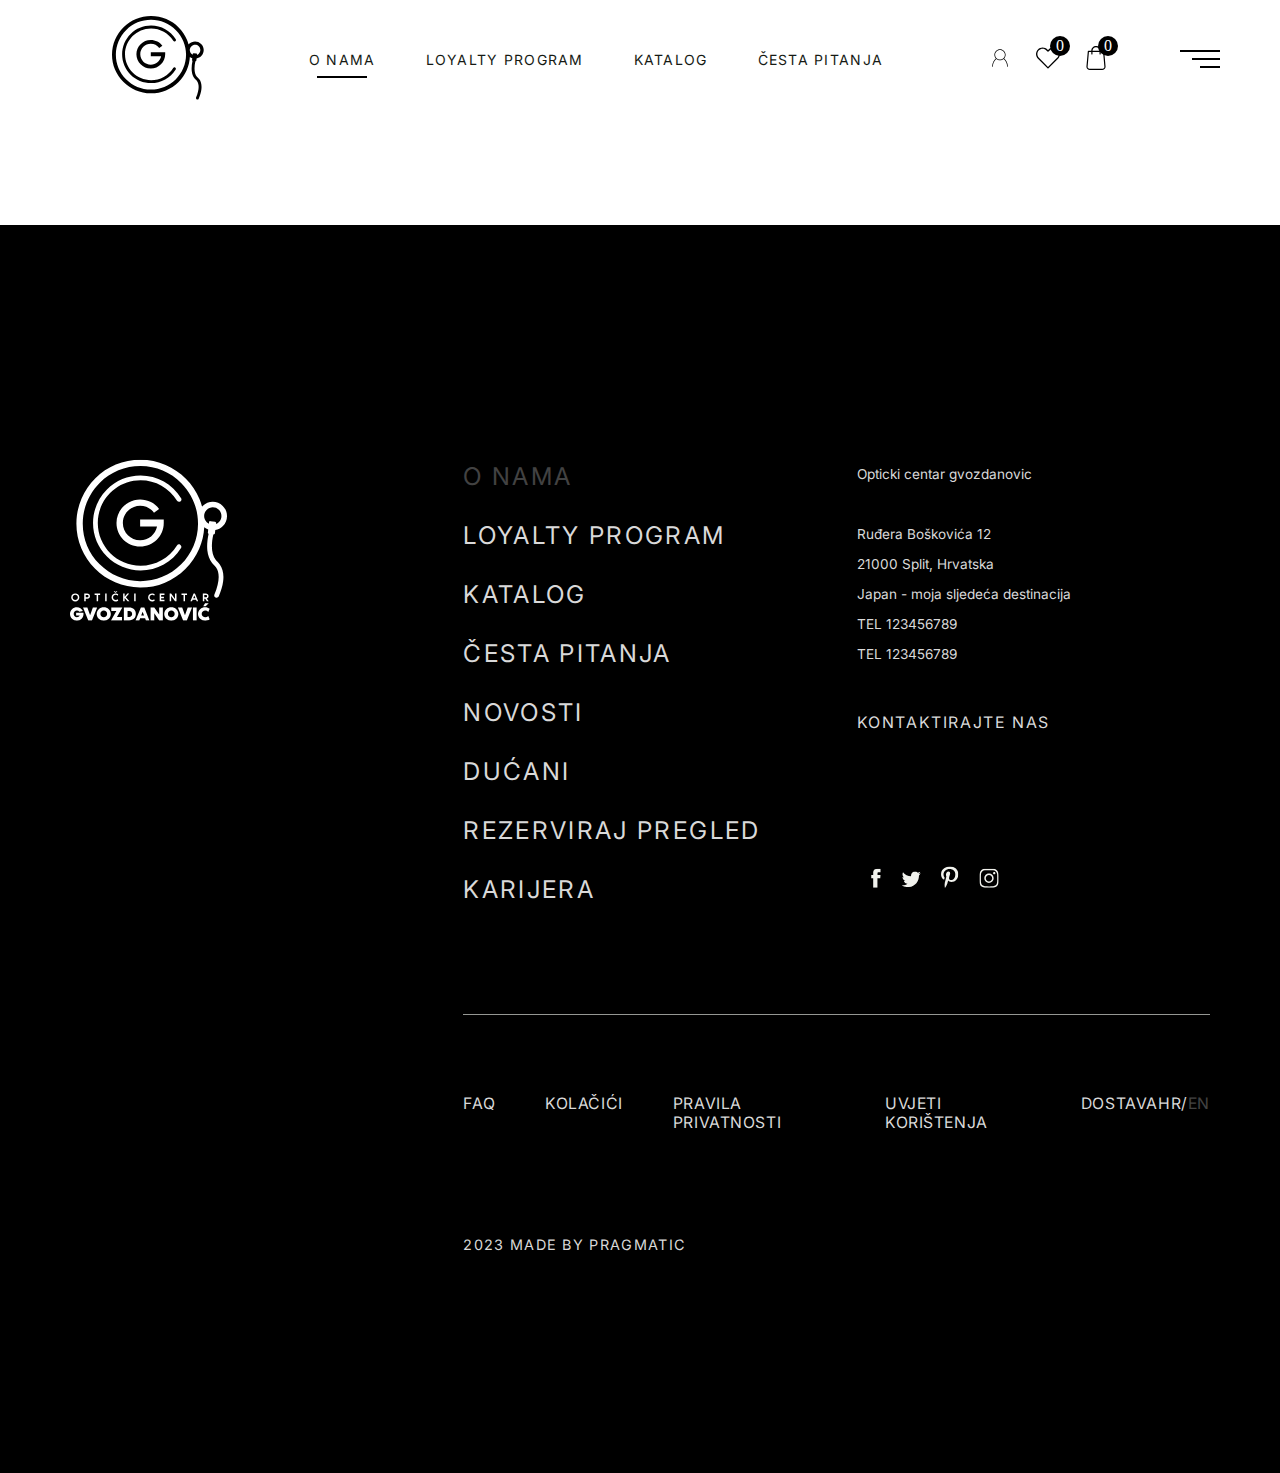
==== index.html @ 1c7229b5 "Add files via upload" ====
<!DOCTYPE html>
<html lang="en">
<head>
    <meta charset="UTF-8">
    <meta name="viewport" content="width=device-width, initial-scale=1.0">
    <link rel="stylesheet" href="assets/css/general.css">
    <link rel="preconnect" href="https://fonts.googleapis.com">
<link rel="preconnect" href="https://fonts.gstatic.com" crossorigin>
<link href="https://fonts.googleapis.com/css2?family=Inter:wght@100;200;300;400;500;600;700;800;900&display=swap" rel="stylesheet">
    <title>Document</title>
</head>
<body>
    
    <nav>
        <a href="" class="logo"><img src="assets/image/Group.svg" alt=""></a>
        <ul class="nav-main">
            <li><a href="" class="nav-active">O nama</a></li>
            <li><a href="">Loyalty program</a></li>
            <li><a href="">Katalog</a></li>
            <li><a href="">ČESTA PITANJA</a></li>
            
        </ul>
        <div class="nav-right">
            <div class="nav-icons">
            <img src="assets/image/person-icon.svg" alt="">
            </div>
            <div class="nav-icons">
                <img src="assets/image/heart-icon.svg" alt="">
                <div class="notification">0</div>
            </div>
            <div class="nav-icons">
                <img src="assets/image/shopping-bag.svg" alt="">
                <div class="notification">0</div>
            </div>
            <div class="menu">
                <div class="menu-line"></div>
            </div>
        </div>
    </nav>
    <div class="menu-fullscreen ">
        
        <div class="maxw grid container">
            <ul class="menu-main">
                <li><a href="" class="menu-a-active">O nama</a></li>
                <li><a href="" >Loyalty program</a></li>
                <li><a href="">Katalog</a></li>
                <li><a href="">ČESTA PITANJA</a></li>
                <li><a href="">NOVOSTI</a></li>
                <li><a href="">Loyalty program</a></li>
            </ul>
            <div class="online-ducan">
                <ul class="menu-main">
                    <li><a href="" >online dućan</a></li>
                </ul>
                <input type="text" placeholder="PRETRAŽI WEB">
            </div>
            <div class="menu-bottom">
                <div class="socials">
                    <a href=""><img src="assets/image/ShapeFb.svg" alt=""></a>
                    <a href=""><img src="assets/image/ShapeTw.svg" alt=""></a>
                    <a href=""><img src="assets/image/ShapePt.svg" alt=""></a>
                    <a href=""><img src="assets/image/ShapeInsta.svg" alt=""></a>
                </div>
                <div class="footer-side">
                    <ul>
                        <li><a href="" >FAQ</a></li>
                        <li><a href="">Kolačići</a></li>
                        <li><a href="">Pravila privatnosti</a></li>
                        <li><a href="">UVJETI KORIŠTENJA</a></li>
                        <li><a href="">DOSTAVA</a></li>
                    </ul>
                   
                        <div class="footer-lng">                            
                            <input type="radio" value="HR" name="language-select"  id="lng-hr-n" checked>
                            <label for="lng-hr-n">HR</label>
                            <label class="dash">/</label>
                            <input type="radio" value="EN" name="language-select"  id="lng-en-n">
                            <label for="lng-en-n">EN</label>
                                
                        </div>
                    
                </div>
            </div>
        </div>
    </div>
    <footer>
        <div class="maxw grid container">
            <div class="footer-img">
                <img src="assets/image/Layer_1.svg" alt="">
            </div>
            <ul class="footer-main">
                <li><a href="" class="footer-active">O nama</a></li>
                <li><a href="">Loyalty program</a></li>
                <li><a href="">Katalog</a></li>
                <li><a href="">ČESTA PITANJA</a></li>
                <li><a href="">NOVOSTI</a></li>
                <li><a href="">DUĆANI</a></li>
                <li><a href="">REZERVIRAJ PREGLED</a></li>
                <li><a href="">KaRIJERa</a></li>
            </ul>
            <div class="footer-info">
                <div>
                    Opticki centar gvozdanovic <br>
                    <br>
                    Ruđera Boškovića 12 <br>
                    21000 Split, Hrvatska <br>
                    Japan - moja sljedeća destinacija <br>
                    TEL 123456789 <br>
                    TEL 123456789 <br>
                    <br>
                    <a href="">KONTAKTIRAJTE NAS</a>
                </div>
                <div class="socials">
                    <a href=""><img src="assets/image/ShapeFb.svg" alt=""></a>
                    <a href=""><img src="assets/image/ShapeTw.svg" alt=""></a>
                    <a href=""><img src="assets/image/ShapePt.svg" alt=""></a>
                    <a href=""><img src="assets/image/ShapeInsta.svg" alt=""></a>
                </div>
            </div>
            <div class="footer-bottom">
                <div class="footer-side">
                    <ul>
                        <li><a href="" >FAQ</a></li>
                        <li><a href="">Kolačići</a></li>
                        <li><a href="">Pravila privatnosti</a></li>
                        <li><a href="">UVJETI KORIŠTENJA</a></li>
                        <li><a href="">DOSTAVA</a></li>
                    </ul>
                   
                        <div class="footer-lng">                            
                            <input type="radio" value="HR" name="language-select"  id="lng-hr" checked>
                            <label for="lng-hr">HR</label>
                            <label class="dash">/</label>
                            <input type="radio" value="EN" name="language-select"  id="lng-en">
                            <label for="lng-en">EN</label>
                                
                        </div>
                    
                </div>
                <div class="footer-made">2023 Made by pragmatic</div>
            </div>
        </div>
    </footer>
    <script src="assets/js/general.js"></script>
</body>
</html>
---- assets/css/general.css ----
* {
  margin: 0;
  padding: 0;
  border: 0;
  outline: 0;
  font-size: 100%;
  vertical-align: baseline;
  background: transparent;
}

body {
  margin: 0;
  display: flex;
  flex-direction: column;
  scroll-behavior: smooth;
}

a {
  text-decoration: none;
}

picture {
  position: absolute;
  bottom: 0;
  z-index: 1;
  right: 0;
  left: 0;
  top: 0;
}

picture img {
  width: 100%;
  height: 100%;
  -o-object-fit: cover;
  object-fit: cover;
}

section {
  width: 100%;
  height: auto;
}

.grid {
  display: grid;
  grid-template-columns: repeat(12, minmax(0, 1fr));
  -moz-column-gap: 40px;
  column-gap: 40px;
}

.container {
  padding-left: 70px;
  padding-right: 70px;
}

.maxw {
  max-width: 1500px;
  margin-left: auto;
  margin-right: auto;
}

nav {
  height: 119px;
  padding-left: 112px;
  padding-right: 60px;
  display: flex;
  background-color: #FFF;
  position: fixed;
  width: 100%;
  box-sizing: border-box;
  align-items: center;
  justify-content: space-between;
  z-index: 10;
  transition: 1s;
  overflow: hidden;
}

.nav-close {
  height: 0px;
}

.nav-main {
  gap: 50px;
  display: flex;
}
.nav-main a {
  color: #161A14;
  font-family: Inter;
  font-size: 14px;
  font-style: normal;
  font-weight: 400;
  line-height: 17px; /* 121.429% */
  letter-spacing: 1.275px;
  text-decoration: none;
  text-transform: uppercase;
  position: relative;
  display: flex;
  justify-content: center;
}

.nav-active::before {
  position: absolute;
  bottom: -10px;
  content: "";
  height: 2px;
  width: 50px;
  background-color: black;
}

.nav-main li a:hover::before {
  position: absolute;
  bottom: -10px;
  content: "";
  height: 2px;
  width: 50px;
  background-color: black;
}

.nav-right {
  display: flex;
  gap: 24px;
  align-items: center;
}
.nav-right img {
  height: 24px;
  width: auto;
}
.nav-right div {
  position: relative;
}

.notification {
  position: absolute !important;
  right: -10px;
  top: -10px;
  background-color: #000;
  color: #FFF;
  border-radius: 100%;
  height: 20px;
  width: 20px;
  display: flex;
  align-items: center;
  justify-content: center;
}

.menu {
  width: 40px;
  height: 20px;
  margin-left: 48px;
  transition: all 0.5s ease-in-out;
  position: relative;
  cursor: pointer;
}

.menu-line {
  width: 100%;
  height: 2px;
  background-color: black;
  transition: all 0.5s ease-in-out;
}

.menu-line::before, .menu-line::after {
  margin-left: 0 !important;
  position: absolute;
  right: 0;
  content: "";
  height: 2px;
  background-color: black;
  transition: all 0.5s ease-in-out;
}

.menu-line::before {
  transform: translateY(8px);
  width: 70%;
}

.menu-line::after {
  transform: translateY(16px);
  width: 50%;
}

.menu-fullscreen {
  overflow: visible;
  width: 100%;
  margin-top: 119px;
  height: 0;
  position: fixed;
  left: 0;
  top: 0;
  z-index: 9;
  opacity: 0;
  overflow: scroll;
}
.menu-fullscreen a:hover {
  opacity: 0.3000000119;
}
.menu-fullscreen .maxw {
  margin-top: 100px;
  max-width: 1400px;
}

.menu-fullscreen::before {
  content: "";
  position: fixed;
  width: 100%;
  height: 0px;
  z-index: -1;
  background-color: white;
  transform: translateY(-300px);
  transition: transform 0s ease 1s, height 0s linear 1s;
}

.menu-active.menu-fullscreen::before {
  content: "";
  position: fixed;
  width: 100%;
  height: 100%;
  z-index: -1;
  background-color: white;
  transform: translateY(0px);
  transition: transform 1s ease-out 0s, height 0s linear 0s;
}

.menu-active.menu-fullscreen {
  display: block;
  opacity: 1;
  height: calc(100vh - 119px);
  transition: opacity 0.5s, height 0s linear 0s;
}
.menu-active.menu-fullscreen .online-ducan::before {
  width: 100%;
  transform: translateX(0);
}
.menu-active.menu-fullscreen .menu-main a {
  top: 0px; /* 182.5% */
}
.menu-active.menu-fullscreen .menu-bottom .socials {
  top: 0px;
}
.menu-active.menu-fullscreen .menu-bottom .footer-side {
  top: 0px;
}
.menu-active.menu-fullscreen .menu-a-active::before {
  width: 186px;
}

.menu-fullscreen {
  transition: opacity 0.5s, height 0s linear 1s;
}

nav.menu-active .nav-main {
  opacity: 0;
}
nav.menu-active .nav-icons {
  opacity: 0;
}
nav.menu-active .menu-line {
  background-color: transparent !important;
}
nav.menu-active .menu-line::before {
  transform: rotate(25deg);
  width: 100%;
}
nav.menu-active .menu-line::after {
  transform: rotate(-25deg);
  width: 100%;
}

nav .logo {
  transition-duration: 0.5s;
  transition-delay: 0.1s;
}
nav .nav-main {
  transition: 0.5s;
}
nav .nav-icons {
  transition: 1s;
}

.menu-bottom {
  overflow: clip;
}
.menu-bottom .socials {
  transition-duration: 1s;
  transition-property: top;
  top: 20px;
  position: relative;
}
.menu-bottom .footer-side {
  transition-duration: 1s;
  transition-property: top;
  top: 20px;
  position: relative;
}

.menu-main {
  grid-column: span 8;
}
.menu-main li {
  overflow: clip;
  margin-bottom: 40px;
}
.menu-main a {
  transition-duration: 1s;
  transition-property: top;
  position: relative;
  color: #000;
  font-family: Inter;
  font-size: 36px;
  font-style: normal;
  font-weight: 400;
  line-height: 36px; /* 182.5% */
  letter-spacing: 2.347px;
  text-transform: uppercase;
  top: 20px;
}
.menu-main a:hover {
  opacity: 0.3000000119;
}

.menu-a-active {
  opacity: 0.3000000119;
  margin-left: 218px;
  position: relative;
  display: flex;
  align-items: center;
}

.menu-a-active::before {
  opacity: 0.3000000119;
  position: absolute;
  left: -218px;
  content: "";
  height: 2px;
  width: 0px;
  background-color: black;
  transition: 0.5s ease-in;
  transition-delay: 0.5s;
}

.online-ducan {
  grid-column: span 4;
  display: flex;
  flex-direction: column;
  justify-content: space-between;
  align-items: end;
  position: relative;
}
.online-ducan input {
  width: 100%;
  border: 0px;
  color: #000;
  font-family: Inter;
  font-size: 16px;
  font-style: normal;
  font-weight: 400;
  line-height: 65.7px; /* 410.625% */
  letter-spacing: 2.347px;
  position: relative;
}
.online-ducan input::-moz-placeholder {
  color: #B1B1B1;
}
.online-ducan input::placeholder {
  color: #B1B1B1;
}
.online-ducan input:focus {
  outline: none;
}

.online-ducan::before {
  transition: width 1s, transform 1s;
  position: absolute;
  bottom: 0;
  content: "";
  height: 1px;
  width: 0%;
  background-color: #B1B1B1;
  transform: translateX(50%);
}

.menu-bottom {
  grid-column: span 12;
  margin-top: 100px;
  padding-bottom: 100px;
  display: flex;
  justify-content: space-between;
}
.menu-bottom .socials img {
  filter: brightness(2%);
}
.menu-bottom .footer-side a {
  color: #414141;
}
.menu-bottom .footer-lng {
  margin-left: 80px;
}
.menu-bottom .footer-lng label {
  color: #414141;
}

footer {
  width: 100%;
  height: auto;
  background-color: #000;
  margin-top: 225px;
  padding-top: 234px;
  padding-bottom: 220px;
  overflow: clip;
}
footer a {
  color: #D9D9D9;
  font-family: "Inter";
  font-size: 24.333px;
  font-style: normal;
  font-weight: 400;
  line-height: 35px; /* 241.097% */
  letter-spacing: 2.347px;
  text-transform: uppercase;
  text-decoration: none;
  text-decoration-color: #D9D9D9;
}
footer a.footer-active {
  opacity: 0.3000000119;
}
footer a:hover {
  opacity: 0.3000000119;
}

ul {
  margin: 0;
  padding: 0;
  list-style-type: none;
}

.footer-img {
  grid-column: span 4;
}

.footer-main {
  grid-column: span 4;
  gap: 24px;
  display: flex;
  flex-direction: column;
}

.footer-info {
  grid-column: span 4;
  display: flex;
  flex-direction: column;
  justify-content: space-between;
  color: #D9D9D9;
  font-family: "Inter";
  font-size: 13.6px;
  font-style: normal;
  font-weight: 400;
  line-height: 30px;
}
.footer-info a {
  font-size: 15.946px;
  letter-spacing: 1.596px;
  text-transform: uppercase;
  line-height: 48.067px;
}

.socials {
  display: flex;
  gap: 20px;
  padding-left: 14px;
}

.footer-bottom {
  grid-column: 5/span 8;
  border-top: solid 1px #959793;
  margin-top: 107px;
  padding-top: 80px;
}

.footer-side {
  display: flex;
  justify-content: space-between;
}
.footer-side ul {
  display: flex;
  gap: 50px;
}
.footer-side a {
  font-family: "Inter";
  font-size: 15.773px;
  font-style: normal;
  font-weight: 400;
  line-height: 18.773px; /* 119.02% */
  letter-spacing: 0.587px;
}

.footer-lng {
  padding: 0;
  margin: 0;
  display: flex;
  border: 0;
}
.footer-lng input {
  display: none;
}
.footer-lng label {
  opacity: 0.3000000119;
  color: #D9D9D9;
  font-family: "Inter";
  font-size: 15.773px;
  font-style: normal;
  font-weight: 400;
  line-height: 18.773px; /* 119.02% */
  letter-spacing: 0.587px;
}
.footer-lng input[type=radio]:checked + label, .footer-lng .dash {
  opacity: 1;
}

.footer-made {
  margin-top: 103px;
  color: #D9D9D9;
  font-family: "Inter";
  font-size: 14.426px;
  font-style: normal;
  font-weight: 400;
  line-height: normal;
  letter-spacing: 1.314px;
  text-transform: uppercase;
}

@media only screen and (max-width: 1150px) {
  footer {
    padding-top: 148px;
    padding-bottom: 148px;
  }
  .footer-img {
    grid-column: span 12;
    margin-bottom: 100px;
  }
  .footer-main {
    grid-column: span 6;
  }
  .footer-info {
    grid-column: span 6;
  }
  .footer-bottom {
    grid-column: span 12;
  }
  .nav-icons {
    display: none;
  }
}
@media only screen and (max-width: 950px) {
  .footer-side {
    flex-direction: column;
    width: 100%;
    gap: 30px;
  }
  .footer-side ul {
    flex-wrap: wrap;
    width: 100%;
    gap: 30px;
  }
  .footer-side ul > * {
    flex-basis: 1;
  }
  .nav-main {
    display: none;
  }
  nav {
    padding-left: 24px;
    padding-right: 24px;
  }
  .menu-main {
    grid-column: span 12;
  }
  .online-ducan {
    grid-column: span 12;
    align-items: start;
  }
  .menu-bottom {
    flex-direction: column;
  }
  .menu-bottom .footer-lng {
    margin-left: 0;
  }
  .menu-bottom .socials {
    padding: 0;
    margin-bottom: 48px;
  }
}
@media only screen and (max-width: 650px) {
  .footer-main {
    grid-column: span 12;
  }
  .footer-info {
    grid-column: span 12;
  }
  .grid {
    display: grid;
    grid-template-columns: repeat(12, minmax(0, 1fr));
    -moz-column-gap: 12px;
    column-gap: 12px;
  }
  .container {
    padding-left: 24px;
    padding-right: 24px;
  }
  .footer-bottom {
    margin-top: 58px;
    padding-top: 58px;
  }
  .footer-info {
    margin-top: 48px;
  }
  nav {
    height: 60px;
  }
  .logo img {
    height: 50px;
    width: auto;
  }
  .menu-fullscreen {
    margin-top: 60px;
  }
  .menu-active.menu-fullscreen {
    margin-top: 60px;
    height: calc(100vh - 60px);
  }
  .menu-active.menu-fullscreen .menu-a-active::before {
    width: 60px;
  }
  .menu-a-active::before {
    left: -72px;
  }
  .menu-a-active {
    margin-left: 72px;
  }
}/*# sourceMappingURL=general.css.map */
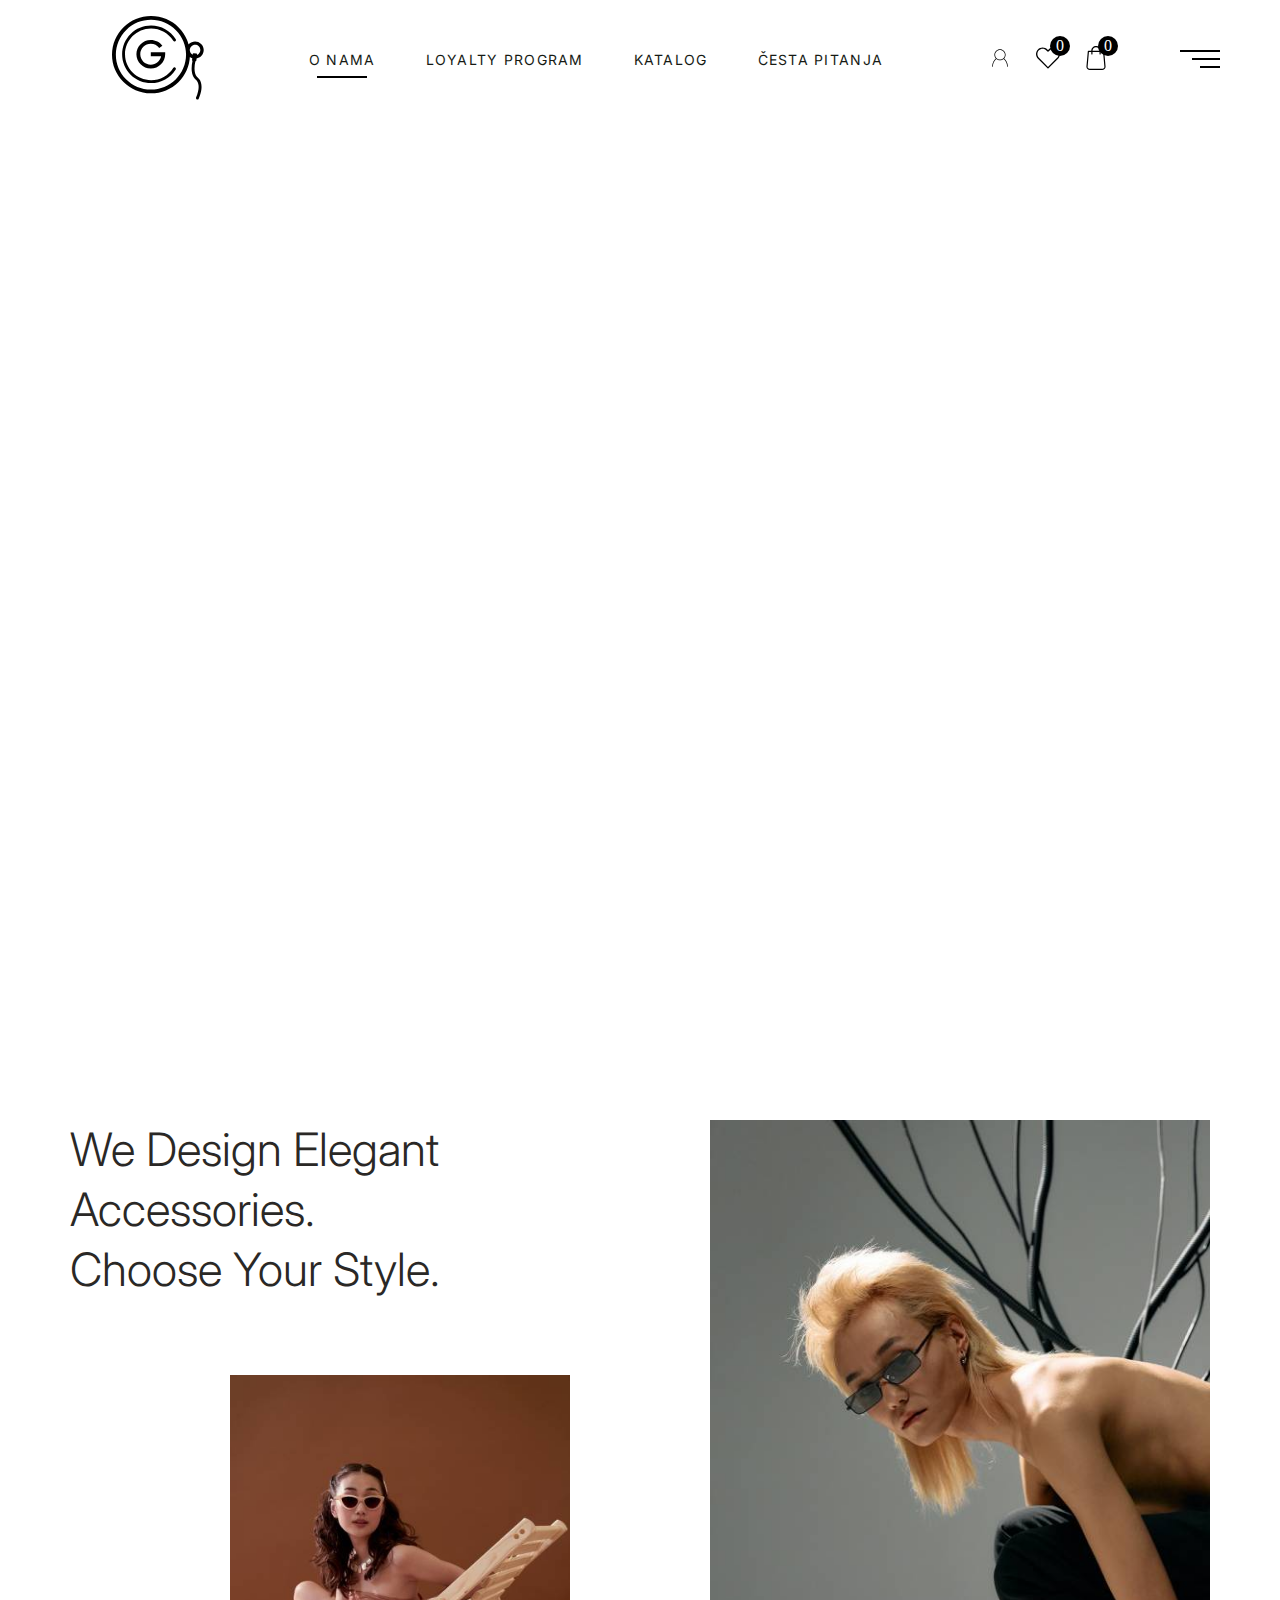
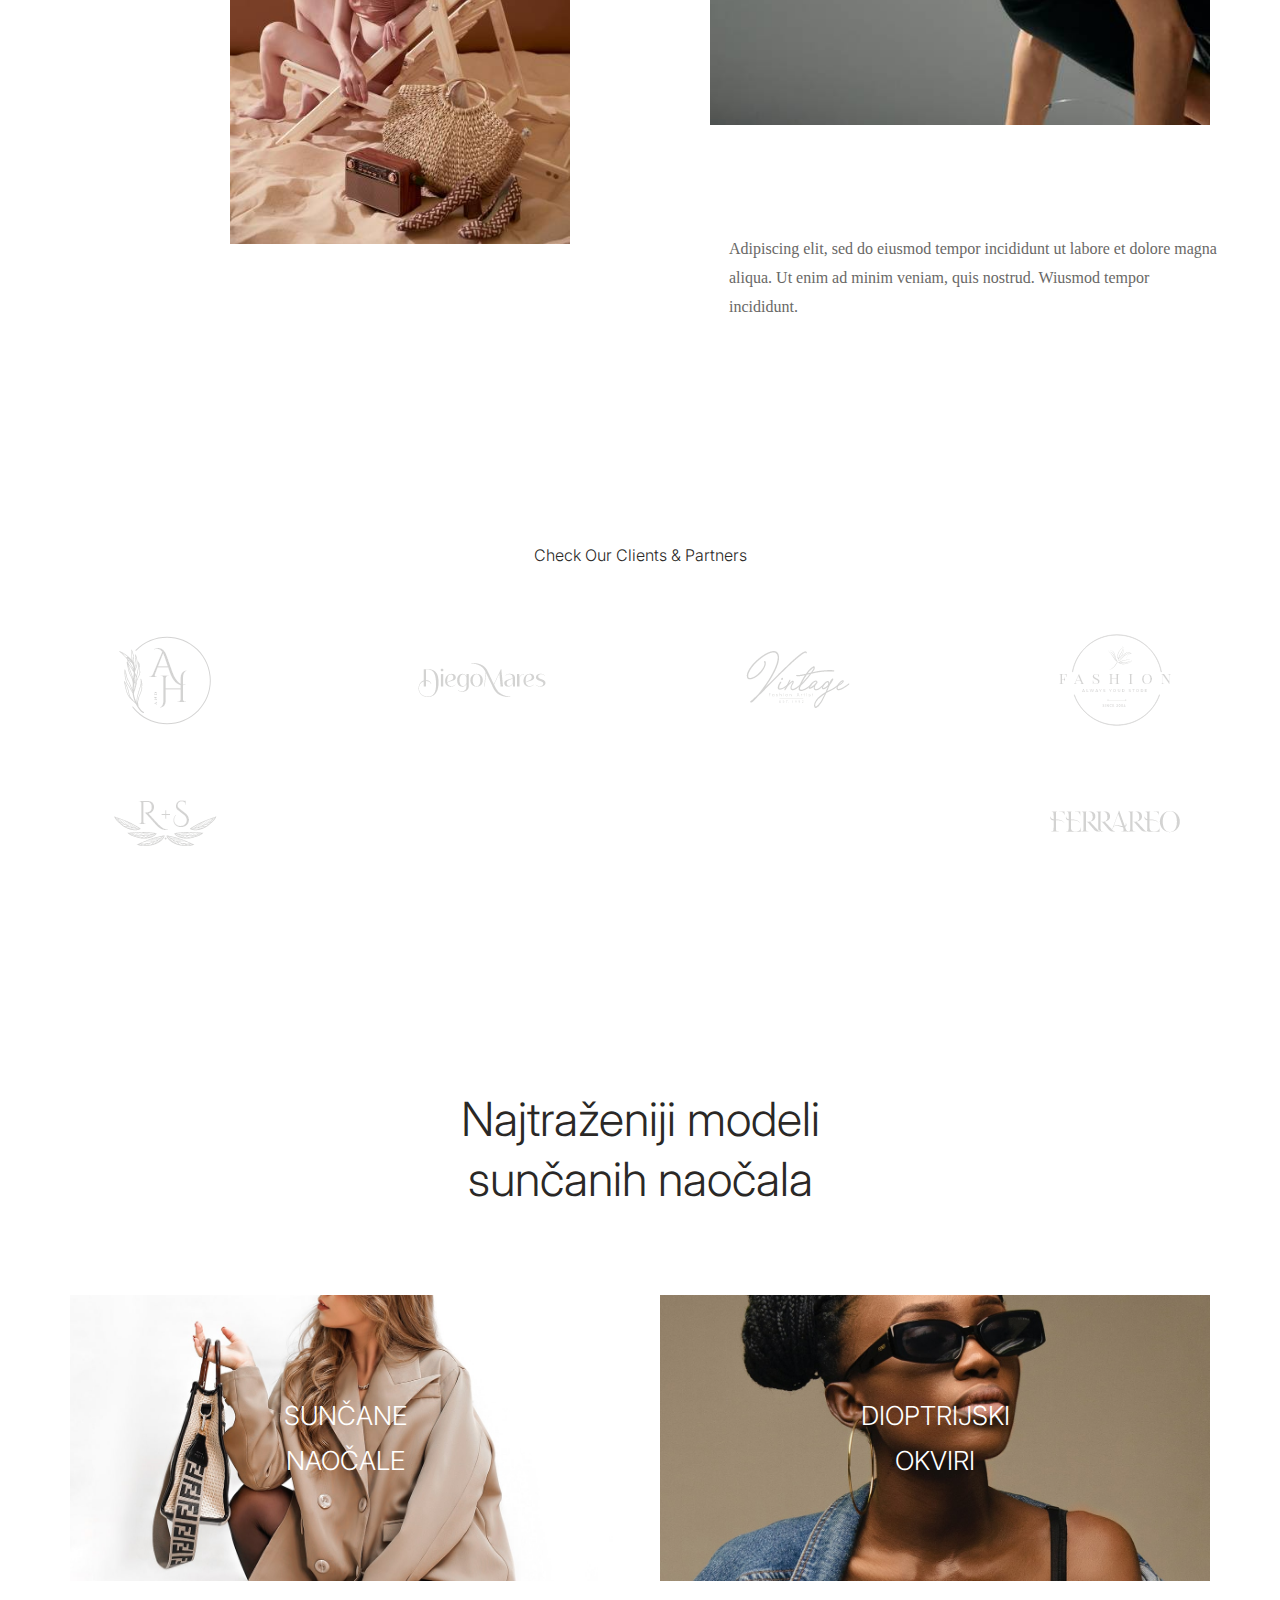
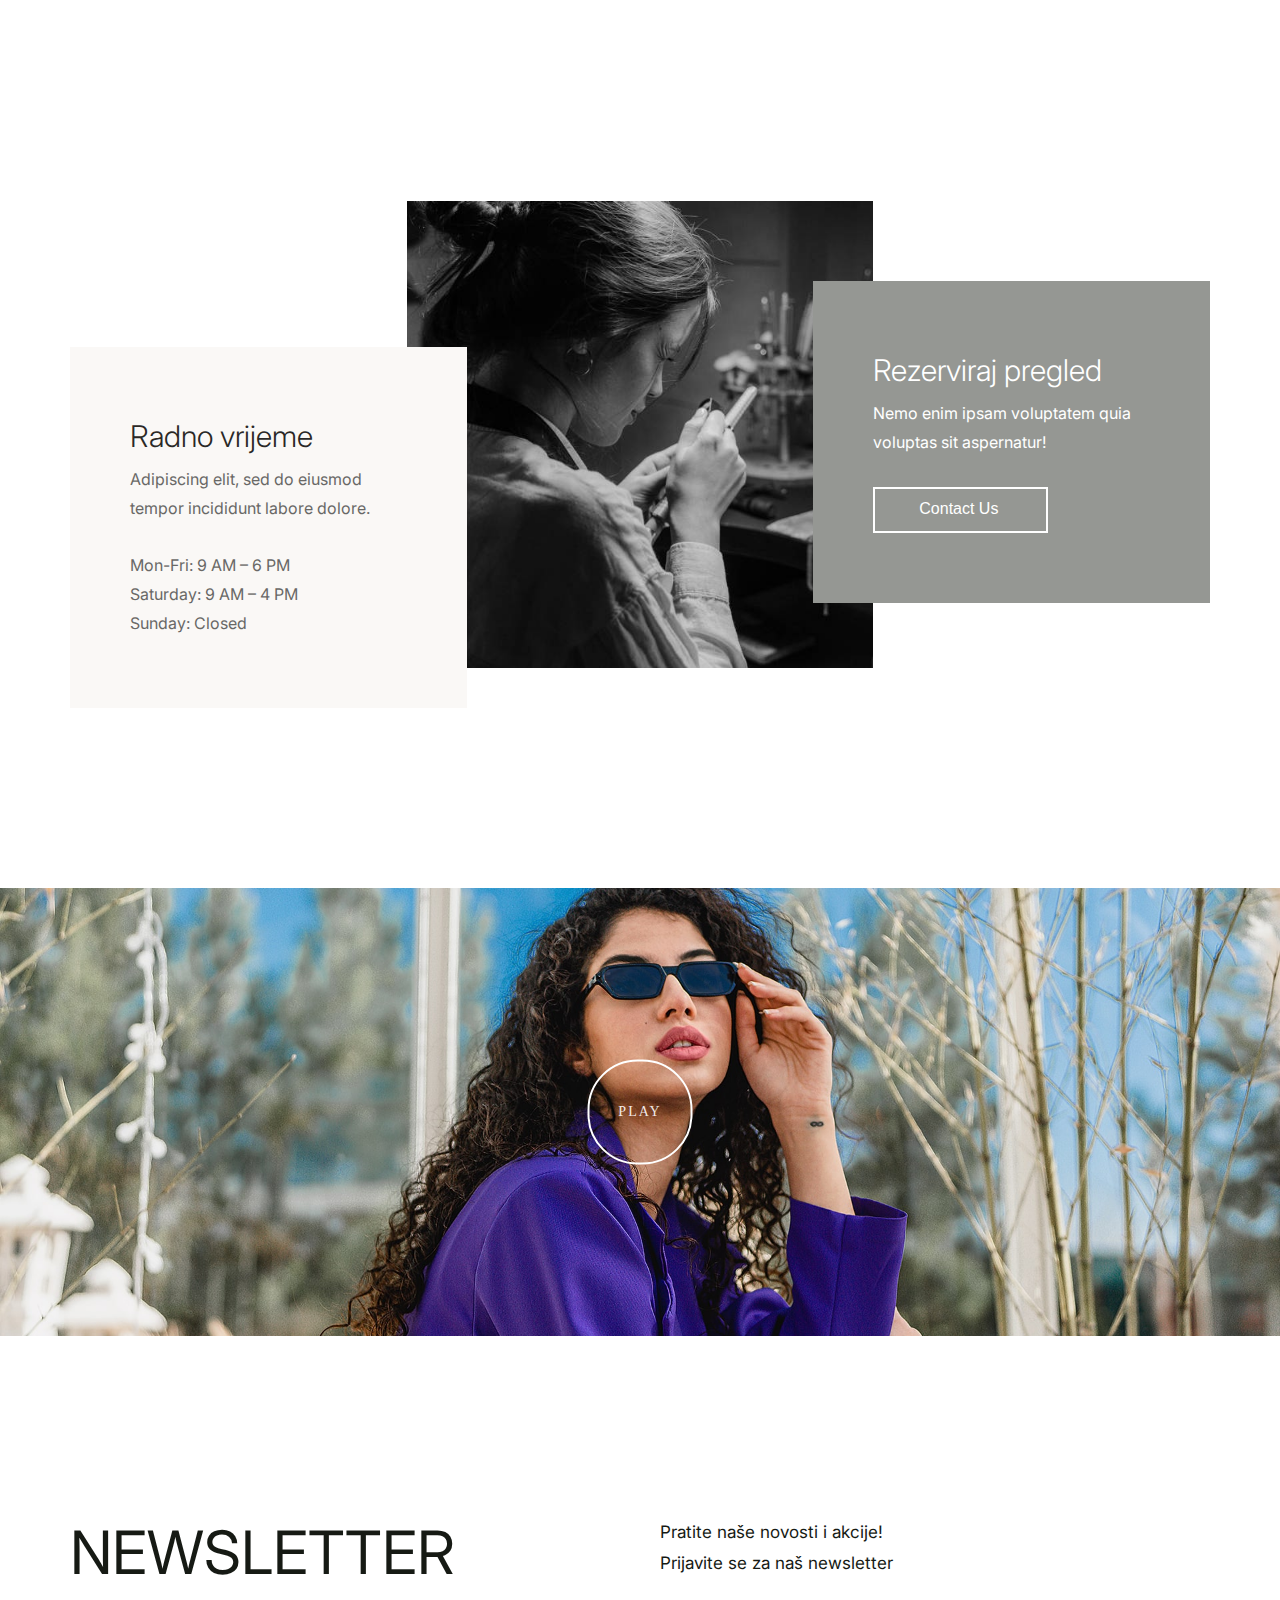
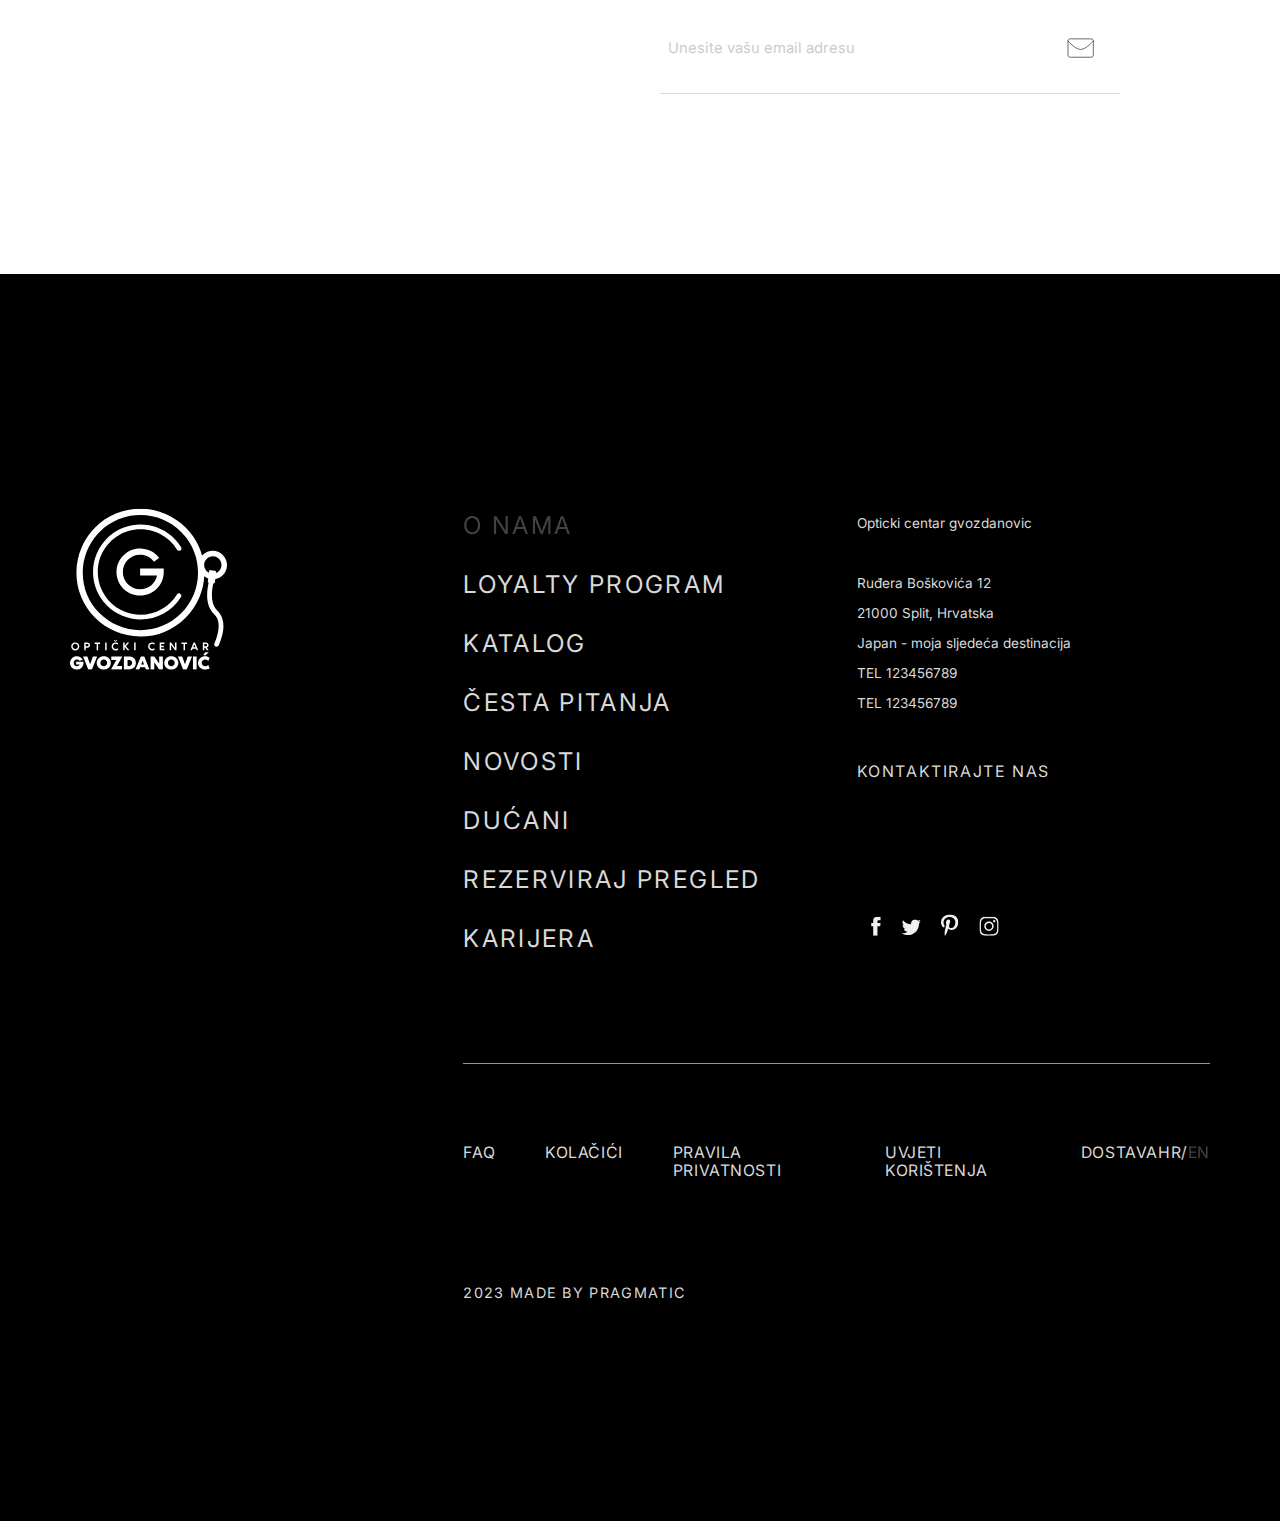
==== commit b6015a59: "Add files via upload" ====
--- a/index.html
+++ b/index.html
@@ -4,12 +4,16 @@
     <meta charset="UTF-8">
     <meta name="viewport" content="width=device-width, initial-scale=1.0">
     <link rel="stylesheet" href="assets/css/general.css">
+    <link rel="stylesheet" href="assets/css/index.css">
     <link rel="preconnect" href="https://fonts.googleapis.com">
 <link rel="preconnect" href="https://fonts.gstatic.com" crossorigin>
 <link href="https://fonts.googleapis.com/css2?family=Inter:wght@100;200;300;400;500;600;700;800;900&display=swap" rel="stylesheet">
     <title>Document</title>
 </head>
 <body>
+    
+
+    
     
     <nav>
         <a href="" class="logo"><img src="assets/image/Group.svg" alt=""></a>
@@ -38,7 +42,6 @@
         </div>
     </nav>
     <div class="menu-fullscreen ">
-        
         <div class="maxw grid container">
             <ul class="menu-main">
                 <li><a href="" class="menu-a-active">O nama</a></li>
@@ -83,12 +86,151 @@
             </div>
         </div>
     </div>
-    <footer>
-        <div class="maxw grid container">
+    
+    <section class="wallpaper" >
+        
+    </section>
+    <div class="paralax">
+    <section class="picture-display">
+        <div class="grid container maxw ">
+            <div class="picture-display-1" >
+                <h3>We Design Elegant
+                    Accessories. Choose
+                    Your Style.</h3>
+                    <div class="picture-display-1-wrapper" id="item2">
+                        <div class="picture-display-1-holder">
+                            <picture>
+                                <img src="assets/image/fdf999efa6cfc7bda603cf33d8de40c9.jpg" alt="">
+                            </picture>
+                        </div>
+                    </div>
+            </div>
+            <div class="picture-display-2" >
+                <div class="picture-display-2-wrapper" id="item3">
+                    <div class="picture-display-2-holder">
+                        <picture>
+                            <img src="assets/image/38376bc33fc5edfc8e8d76e34be05d50.jpg" alt="">
+                        </picture>
+                    </div>
+                </div>
+                <p>Adipiscing elit, sed do eiusmod tempor incididunt ut labore et dolore
+                    magna aliqua. Ut enim ad minim veniam, quis nostrud. Wiusmod
+                    tempor incididunt.</p>
+            </div>
+        </div>
+    </section>
+    <section class="partners" id="item4">
+        <h4>Check Our Clients & Partners</h4>
+        <div class="maxw container">
+            <img src="assets/image/17b136e88113224707c5fb62e0acf95f.png" alt="">
+            <img src="assets/image/7ca29aeb090a07fcac1c688bb0de6508.png" alt="">
+            <img src="assets/image/3f348e86e66d2e8f85de52df0e90dee2.png" alt="">
+            <img src="assets/image/affe3fe48f17b2071c8c3fac1e42a05a.png" alt="">
+            <img src="assets/image/5c383f5815e85809bd60312542d42a88.png" alt="">
+            <img src="assets/image/bb20f2c249684fb8e5b44d65b6483e2f.png" alt="">
+        </div>
+    </section>
+    
+    <section class="two-img-grid">
+        
+        <div class="maxw grid container" id="item7">
+            <h2 class="picture-display-naslov">Najtraženiji modeli <br>
+                sunčanih naočala</h2>
+            <a class="two-img-grid-wrapper" href="">
+                <div class="two-img-grid-holder">
+                    <picture>
+                        <img src="assets/image/2c8680d52f17ace7de4b4e41be2b9882.jpg" alt="">
+                    </picture>
+                    <div class="two-img-grid-background">
+                        <p>SUNČANE</p>
+                        <p>NAOČALE</p id=>
+                    </div>
+                </div>
+            </a>
+            <a class="two-img-grid-wrapper" href="">
+                <div class="two-img-grid-holder">
+                    <picture>
+                        <img src="assets/image/42349ef3c6becf4b9c11508a7fd63a59.jpg" alt="">
+                    </picture>
+                    <div class="two-img-grid-background">
+                        <p>DIOPTRIJSKI</p>
+                        <p>OKVIRI</p>
+                    </div>
+                </div>
+            </a>
+        </div>
+    </section>
+    
+    <section>
+        <div class="maxw container radno-vrijeme">
+            <div class="radno-vrijeme-1" id="item81">
+                <h5>Radno vrijeme</h5>
+                <p>Adipiscing elit, sed do eiusmod
+                    tempor incididunt labore dolore. <br>
+                    <br>
+                    Mon-Fri: 9 AM – 6 PM <br>
+                    Saturday: 9 AM – 4 PM <br>
+                    Sunday: Closed
+                </p>
+            </div>
+            <div class="radno-vijeme-wrapper">
+                
+                <div class="radno-vrijeme-holder">
+                    <picture>
+                        <img src="assets/image/2b88526f3c949058e19d8236cb882e0e.jpg" alt="">
+                    </picture>
+                </div>
+                
+            </div>
+            <div class="radno-vrijeme-2" id="item82">
+                <h5>Rezerviraj pregled</h5>
+                <p>
+                    Nemo enim ipsam voluptatem quia
+                    voluptas sit aspernatur!
+                </p>
+                <button>Contact Us</button>
+            </div>
+        </div>
+    </section>
+    
+    <section class="play" id="item5">
+        <div class="play-holder" >
+            <picture>
+                <img src="assets/image/16fe0dbbcbbeb3bd756bbefb30f1b904.jpg" alt="" >
+            </picture>
+        </div>
+        
+        <div class="play-circle">PLAY</div>
+
+        
+    </section>
+    <section class="newsletter">
+        <div class="grid container maxw">
+            <h1>
+                NEWSLETTER
+            </h1>
+            <div class="newsletter-input">
+                <p>Pratite naše novosti i akcije! <br>
+                    Prijavite se za naš newsletter</p>
+                    <input type="text" placeholder="Unesite vašu email adresu">
+                    <svg xmlns="http://www.w3.org/2000/svg" width="142" height="142" viewBox="0 0 142 142" fill="none">
+                        <mask id="mask0_120_2230" style="mask-type:luminance" maskUnits="userSpaceOnUse" x="0" y="0" width="142" height="142">
+                        <path d="M141.401 0.830078H0.59082V141.65H141.401V0.830078Z" fill="white"/>
+                        </mask>
+                        <g mask="url(#mask0_120_2230)">
+                        <path d="M81.2044 80.2258H60.0829C58.9162 80.2258 57.9707 79.2802 57.9707 78.1135V63.9822C57.9707 62.8155 58.9162 61.8699 60.0829 61.8699H81.2044C82.371 61.8699 83.3165 62.8155 83.3165 63.9822V78.1135C83.3165 79.2802 82.371 80.2258 81.2044 80.2258Z" stroke="black" stroke-width="0.586719" stroke-miterlimit="10"/>
+                        <path d="M83.3165 64.0076C83.3165 64.0076 76.0831 72.4568 70.6436 72.4568C65.2041 72.4568 57.9707 64.0076 57.9707 64.0076" stroke="black" stroke-width="0.586719" stroke-miterlimit="10" stroke-linecap="round"/>
+                        </g>
+                        </svg>
+            </div>
+        </div>
+    </section>
+    <footer id="item1">
+        <div class="maxw grid container" id="item0">
             <div class="footer-img">
                 <img src="assets/image/Layer_1.svg" alt="">
             </div>
-            <ul class="footer-main">
+            <ul class="footer-main" >
                 <li><a href="" class="footer-active">O nama</a></li>
                 <li><a href="">Loyalty program</a></li>
                 <li><a href="">Katalog</a></li>
@@ -98,7 +240,7 @@
                 <li><a href="">REZERVIRAJ PREGLED</a></li>
                 <li><a href="">KaRIJERa</a></li>
             </ul>
-            <div class="footer-info">
+            <div class="footer-info" id="item0" >
                 <div>
                     Opticki centar gvozdanovic <br>
                     <br>
@@ -141,6 +283,9 @@
             </div>
         </div>
     </footer>
-    <script src="assets/js/general.js"></script>
+</div>
+
+    
+    <script src="assets/js/index.js"></script>
 </body>
 </html>--- a/assets/css/general.css
+++ b/assets/css/general.css
@@ -38,6 +38,7 @@
 section {
   width: 100%;
   height: auto;
+  margin-top: 220px;
 }
 
 .grid {
@@ -399,6 +400,7 @@
 }
 
 footer {
+  position: relative;
   width: 100%;
   height: auto;
   background-color: #000;
@@ -587,8 +589,14 @@
     padding: 0;
     margin-bottom: 48px;
   }
+  section {
+    margin-top: 150px;
+  }
 }
 @media only screen and (max-width: 650px) {
+  section {
+    margin-top: 100px;
+  }
   .footer-main {
     grid-column: span 12;
   }
--- a/assets/css/index.css
+++ b/assets/css/index.css
@@ -0,0 +1,510 @@
+h2 {
+  color: #2A2826;
+  text-align: center;
+  font-family: Inter;
+  font-size: 47.008px;
+  font-style: normal;
+  font-weight: 300;
+  line-height: 59.858px;
+}
+
+h3 {
+  color: #2A2826;
+  font-family: Inter;
+  font-size: 46.008px;
+  font-style: normal;
+  font-weight: 300;
+  line-height: 59.858px;
+}
+
+h4 {
+  color: #2A2826;
+  text-align: center;
+  font-family: Inter;
+  font-size: 16.008px;
+  font-style: normal;
+  font-weight: 300;
+  line-height: 28.018px;
+}
+
+h5 {
+  color: #2A2826;
+  font-family: Inter;
+  font-size: 30.008px;
+  font-style: normal;
+  font-weight: 300;
+  line-height: 38.019px;
+}
+
+.wallpaper {
+  z-index: -2;
+  margin-top: 0;
+  position: sticky;
+  height: 100vh;
+  width: 100%;
+  top: 0;
+  overflow: hidden;
+  padding-top: 119px;
+  box-sizing: border-box;
+}
+.wallpaper img {
+  height: 100%;
+  width: 100%;
+  -o-object-fit: cover;
+  object-fit: cover;
+}
+
+.wallpaper-naslov {
+  position: absolute;
+  left: 12px;
+  bottom: 12px;
+}
+.wallpaper-naslov h1 {
+  text-transform: uppercase;
+  color: #FFF;
+  font-family: Inter;
+  font-size: 140px;
+  font-style: normal;
+  font-weight: 600;
+  line-height: 193px;
+}
+.wallpaper-naslov .big {
+  font-size: 190px;
+}
+
+.picture-display .maxw {
+  max-width: 1280px;
+}
+.picture-display .grid {
+  -moz-column-gap: 140px;
+       column-gap: 140px;
+  grid-template-columns: repeat(2, minmax(0, 1fr));
+}
+
+.picture-display-naslov {
+  grid-column: span 12;
+  margin-bottom: 86px;
+}
+
+.picture-display-1 {
+  grid-column: span 1;
+}
+.picture-display-1 h3 {
+  width: 79%;
+  margin-bottom: 75px;
+}
+
+.picture-display-2 {
+  grid-column: span 1;
+}
+.picture-display-2 p {
+  color: #696866;
+  font-family: Open Sans;
+  font-size: 16px;
+  font-style: normal;
+  font-weight: 400;
+  line-height: 28.8px;
+  margin-top: 110px;
+  margin-left: 19px;
+  width: 98%;
+}
+
+.picture-display-1-wrapper {
+  width: 68%;
+  margin-left: 32%;
+  position: relative;
+}
+
+.picture-display-1-holder {
+  padding-top: 138%;
+  position: relative;
+}
+
+.picture-display-2-wrapper {
+  width: 100%;
+  position: relative;
+}
+
+.picture-display-2-holder {
+  padding-top: 121%;
+  position: relative;
+}
+
+.two-img-grid-wrapper {
+  grid-column: span 6;
+}
+
+.two-img-grid-holder {
+  position: relative;
+  padding-top: 52%;
+}
+.two-img-grid-holder picture {
+  overflow: hidden;
+}
+.two-img-grid-holder picture img {
+  transition: 1s;
+  transform: scale(1);
+  -webkit-transform: scale(1);
+}
+
+.two-img-grid-holder:hover picture img {
+  transform: scale(1.1);
+  -webkit-transform: scale(1.1);
+}
+.two-img-grid-holder:hover .two-img-grid-background {
+  background-color: rgba(0, 0, 0, 0.5);
+}
+
+.two-img-grid-background {
+  position: absolute;
+  z-index: 2;
+  left: 0;
+  top: 0;
+  width: 100%;
+  height: 100%;
+  transition: 1s;
+  background-color: transparent;
+  display: flex;
+  flex-direction: column;
+  align-items: center;
+  justify-content: center;
+}
+.two-img-grid-background p {
+  text-transform: uppercase;
+  color: #FFF;
+  text-align: center;
+  font-family: Inter;
+  font-size: 26.25px;
+  font-style: normal;
+  font-weight: 300;
+  line-height: 45.5px;
+}
+
+.newsletter {
+  margin-top: 0;
+  padding-top: 180px;
+  padding-bottom: 180px;
+}
+.newsletter h1 {
+  grid-column: span 5;
+  color: #161A14;
+  font-family: Inter;
+  font-size: 59.81px;
+  font-style: normal;
+  font-weight: 400;
+  line-height: normal;
+  text-transform: uppercase;
+}
+.newsletter p {
+  color: #161A14;
+  font-family: Inter;
+  font-size: 17.12px;
+  font-style: normal;
+  font-weight: 400;
+  line-height: 31.445px;
+}
+
+.newsletter-input {
+  grid-column: 7/span 5;
+  position: relative;
+}
+.newsletter-input input {
+  height: 90px;
+  width: 100%;
+  border-bottom: 1px solid #D9D9D9;
+  margin-top: 24px;
+  padding-left: 8px;
+  position: relative;
+  color: #161A14;
+  font-family: Inter;
+  font-size: 14.773px;
+  font-style: normal;
+  font-weight: 400;
+  line-height: normal;
+  z-index: 2;
+}
+.newsletter-input input::-moz-placeholder {
+  color: #CCC;
+  opacity: 1;
+}
+.newsletter-input input::placeholder {
+  color: #CCC;
+  opacity: 1;
+}
+.newsletter-input svg {
+  position: absolute;
+  right: -40px;
+  bottom: -25px;
+  z-index: 1;
+}
+
+footer {
+  margin-top: 0;
+}
+
+.paralax {
+  transition: 0.5s;
+  background-color: #fff;
+  position: relative;
+}
+
+.partners {
+  text-align: center;
+}
+.partners h4 {
+  margin-bottom: 64px;
+}
+.partners div {
+  display: flex;
+  justify-content: space-between;
+  flex-wrap: wrap;
+  gap: 48px;
+}
+.partners div img {
+  height: 94px;
+  opacity: 0.2;
+}
+
+.play {
+  position: relative;
+  max-height: 700px;
+  overflow: hidden;
+}
+
+.play-holder {
+  padding-top: 35%;
+}
+
+.play-circle {
+  position: absolute;
+  left: 50%;
+  top: 50%;
+  z-index: 2;
+  transform: translateX(-50%) translateY(-50%);
+  display: flex;
+  width: 101px;
+  height: 101px;
+  justify-content: center;
+  align-items: center;
+  border-radius: 50px;
+  border: 2px solid #FFF;
+  color: rgba(255, 255, 255, 0.9);
+  text-align: center;
+  font-family: Open Sans;
+  font-size: 14px;
+  font-style: normal;
+  font-weight: 400;
+  line-height: 100px; /* 714.286% */
+  letter-spacing: 2px;
+  transition: 0.5s;
+}
+
+.play:hover .play-circle {
+  background-color: rgba(255, 255, 255, 0.3);
+}
+
+.radno-vrijeme {
+  display: flex;
+  justify-content: center;
+  position: relative;
+}
+.radno-vrijeme p {
+  color: #696866;
+  font-family: Inter;
+  font-size: 16px;
+  font-style: normal;
+  font-weight: 400;
+  line-height: 28.8px;
+  margin-top: 10px;
+}
+.radno-vrijeme button {
+  border: 2px solid #FFF;
+  padding: 11px 47.27px 13px 44px;
+  color: white;
+  margin-top: 30px;
+}
+.radno-vrijeme button:hover {
+  background: rgba(255, 255, 255, 0.2);
+}
+
+.radno-vijeme-wrapper {
+  width: 42%;
+  position: relative;
+}
+
+.radno-vrijeme-holder {
+  position: relative;
+  padding-top: 100%;
+}
+
+.radno-vrijeme-1 {
+  z-index: 2;
+  position: relative;
+  width: 404px;
+  background: #FAF8F6;
+  box-sizing: border-box;
+  padding: 70px 60px;
+  height: -moz-fit-content;
+  height: fit-content;
+  align-self: flex-end;
+  margin-right: -60px;
+  margin-bottom: -40px;
+}
+
+.radno-vrijeme-2 {
+  margin-left: -60px;
+  margin-top: 80px;
+  height: -moz-fit-content;
+  height: fit-content;
+  box-sizing: border-box;
+  position: relative;
+  width: 404px;
+  bottom: 0;
+  background: #959793;
+  z-index: 2;
+  padding: 70px 60px;
+}
+.radno-vrijeme-2 h5 {
+  color: white;
+}
+.radno-vrijeme-2 p {
+  color: white;
+}
+
+@media only screen and (max-width: 1150px) {
+  .radno-vrijeme {
+    flex-direction: column;
+    justify-content: center;
+    align-items: center;
+  }
+  .radno-vijeme-wrapper {
+    width: 80%;
+  }
+  .radno-vrijeme-holder {
+    padding-top: 50%;
+  }
+  .radno-vrijeme-1 {
+    margin: 0;
+    width: 70%;
+    align-self: center;
+  }
+  .radno-vrijeme-2 {
+    margin: 0;
+    width: 70%;
+  }
+}
+@media only screen and (max-width: 950px) {
+  .picture-display-1-wrapper {
+    width: 100%;
+    margin-left: 0;
+    position: relative;
+  }
+  .picture-display .grid {
+    -moz-column-gap: 60px;
+    column-gap: 60px;
+    grid-template-columns: repeat(2, minmax(0, 1fr));
+  }
+  .picture-display-1 h3 {
+    width: 100%;
+    margin-bottom: 45px;
+  }
+  .picture-display-2 p {
+    margin-top: 45px;
+    margin-left: 0px;
+    width: 100%;
+  }
+  .newsletter {
+    padding-top: 180px;
+    padding-bottom: 180px;
+  }
+  .newsletter h1 {
+    grid-column: span 12;
+    font-size: 59.81px;
+  }
+  .newsletter-input {
+    grid-column: span 12;
+    margin-top: 24px;
+  }
+}
+@media only screen and (max-width: 650px) {
+  .picture-display-1 {
+    margin-bottom: 32px;
+  }
+  .picture-display-2 {
+    grid-column: span 2;
+  }
+  .picture-display-1 {
+    grid-column: span 2;
+  }
+  .two-img-grid-wrapper {
+    grid-column: span 12;
+  }
+  .two-img-grid .container {
+    gap: 24px;
+  }
+  .newsletter {
+    padding-top: 100px;
+    padding-bottom: 100px;
+  }
+  .newsletter h1 {
+    grid-column: span 12;
+    font-size: 40.81px;
+  }
+  .newsletter svg {
+    display: none;
+  }
+  .partners div {
+    gap: 24px;
+  }
+  .partners div img {
+    height: 70px;
+    opacity: 0.2;
+  }
+  .play-holder {
+    padding-top: 70%;
+  }
+  h2 {
+    font-size: 32.008px;
+    line-height: 40.858px;
+  }
+  .picture-display-naslov {
+    margin-bottom: 24px;
+  }
+}
+@media only screen and (max-width: 450px) {
+  .two-img-grid-holder {
+    padding-top: 100%;
+  }
+  .picture-display-1 h3 {
+    margin-bottom: 32px;
+  }
+  .picture-display-2 p {
+    margin-top: 32px;
+  }
+  .partners h4 {
+    margin-bottom: 48px;
+  }
+  .partners div {
+    gap: 14px;
+  }
+  .play-holder {
+    padding-top: 140%;
+  }
+  .radno-vijeme-wrapper {
+    width: 100%;
+  }
+  .radno-vrijeme-holder {
+    padding-top: 100%;
+  }
+  .radno-vrijeme-1 {
+    margin: 0;
+    width: 100%;
+    align-self: center;
+    padding: 40px 30px;
+  }
+  .radno-vrijeme-2 {
+    margin: 0;
+    width: 100%;
+    padding: 40px 30px;
+  }
+}/*# sourceMappingURL=index.css.map */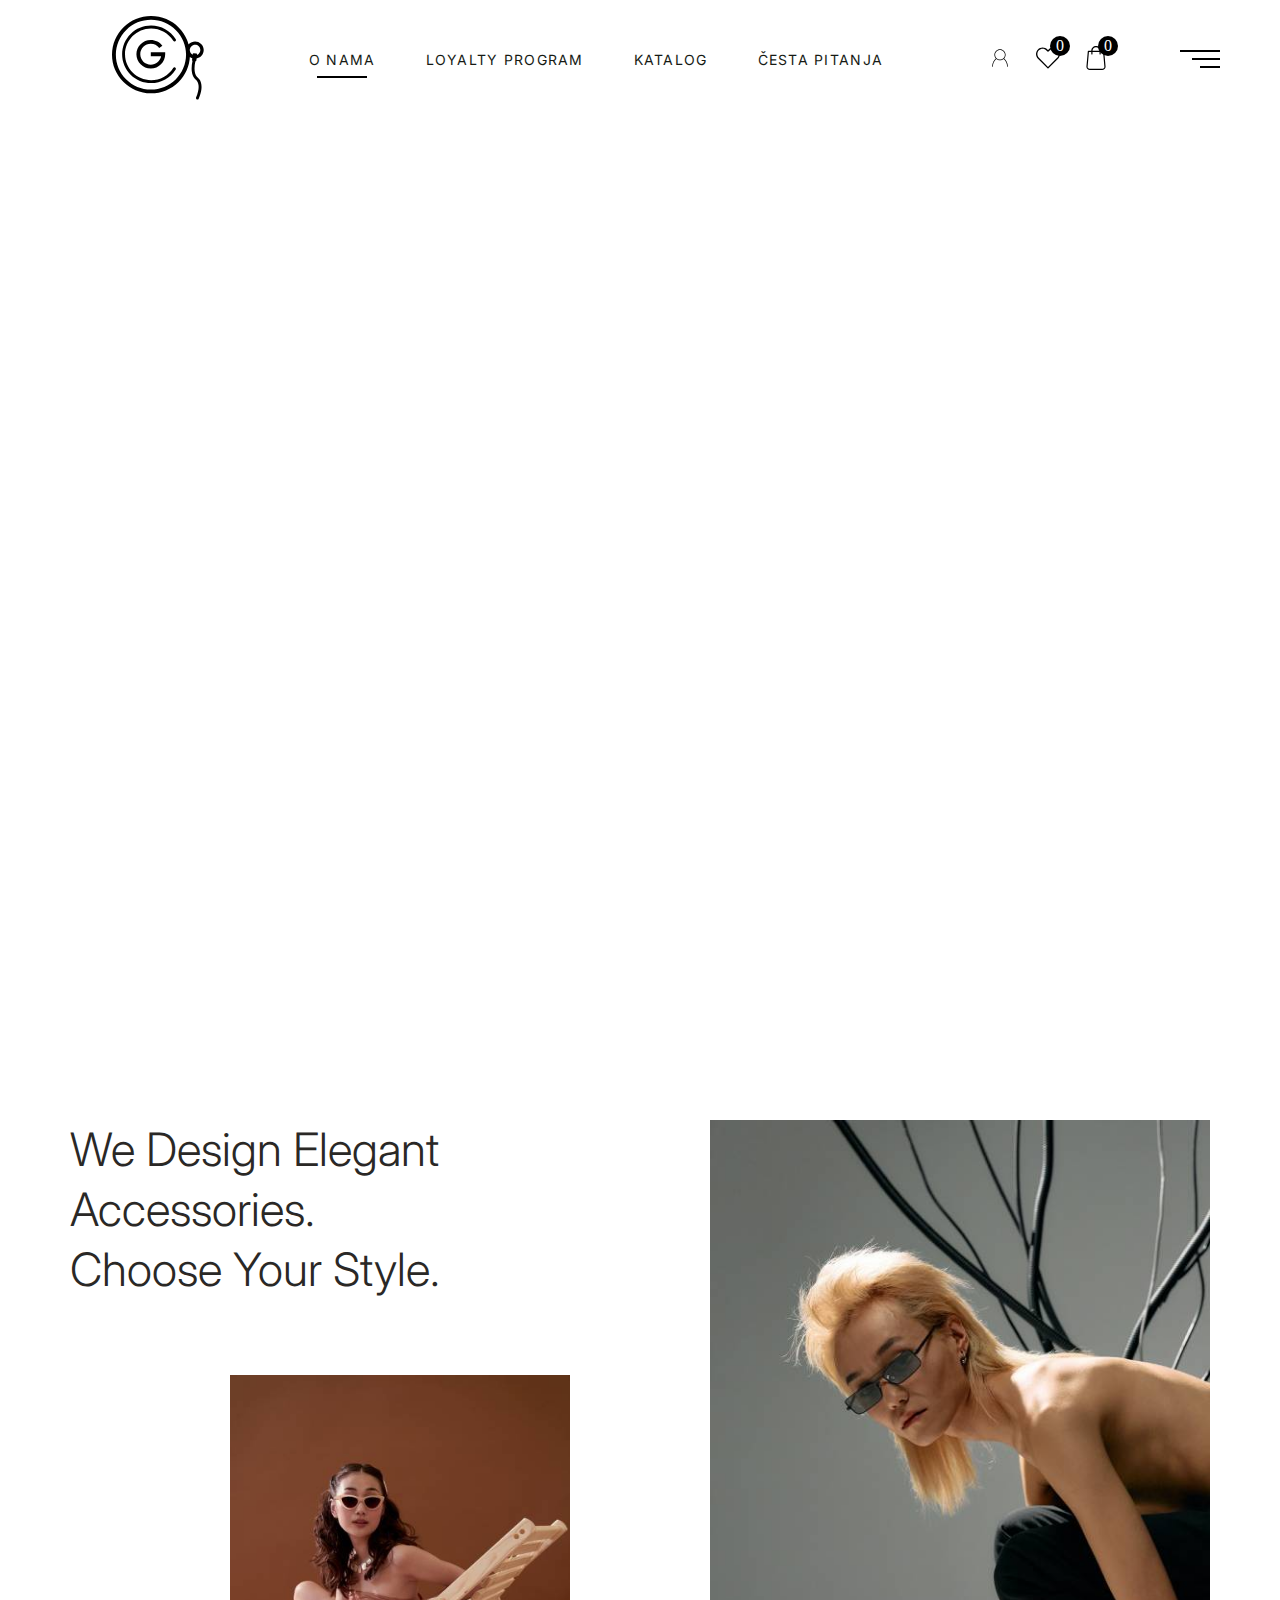
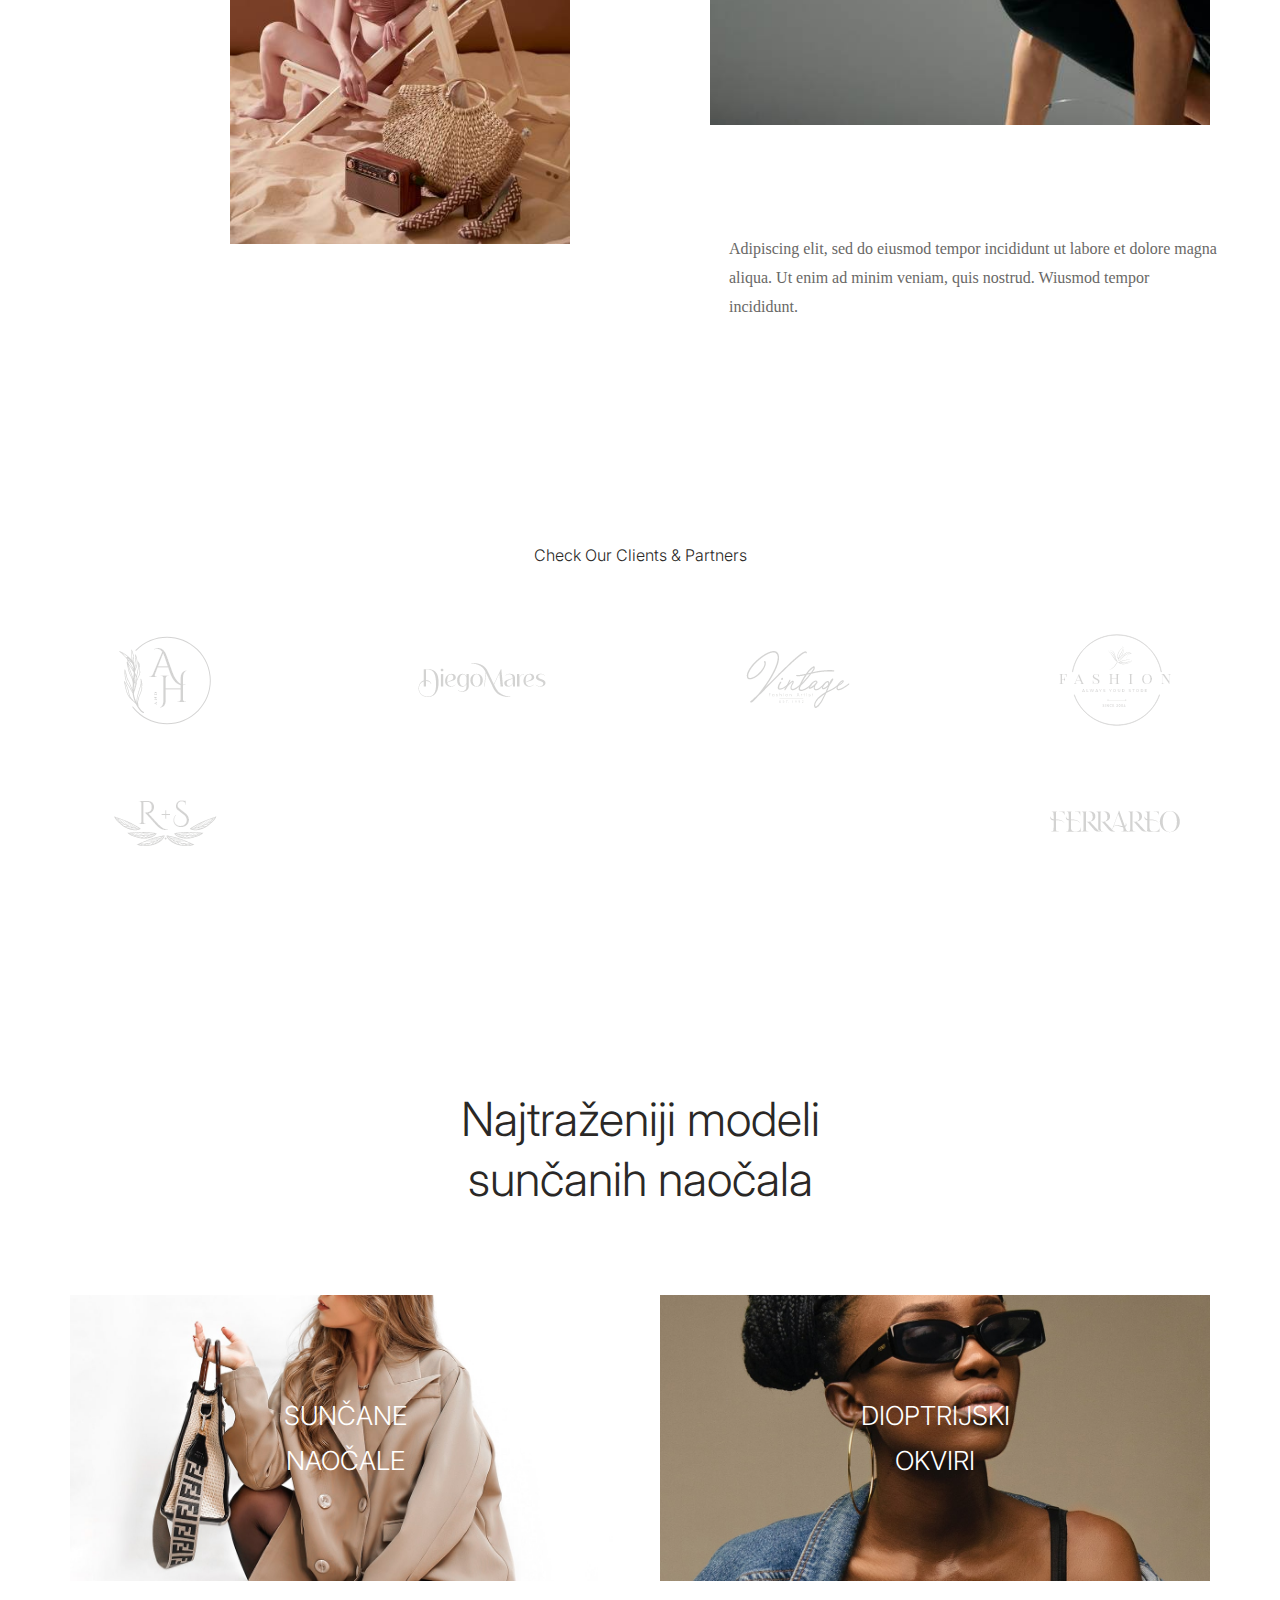
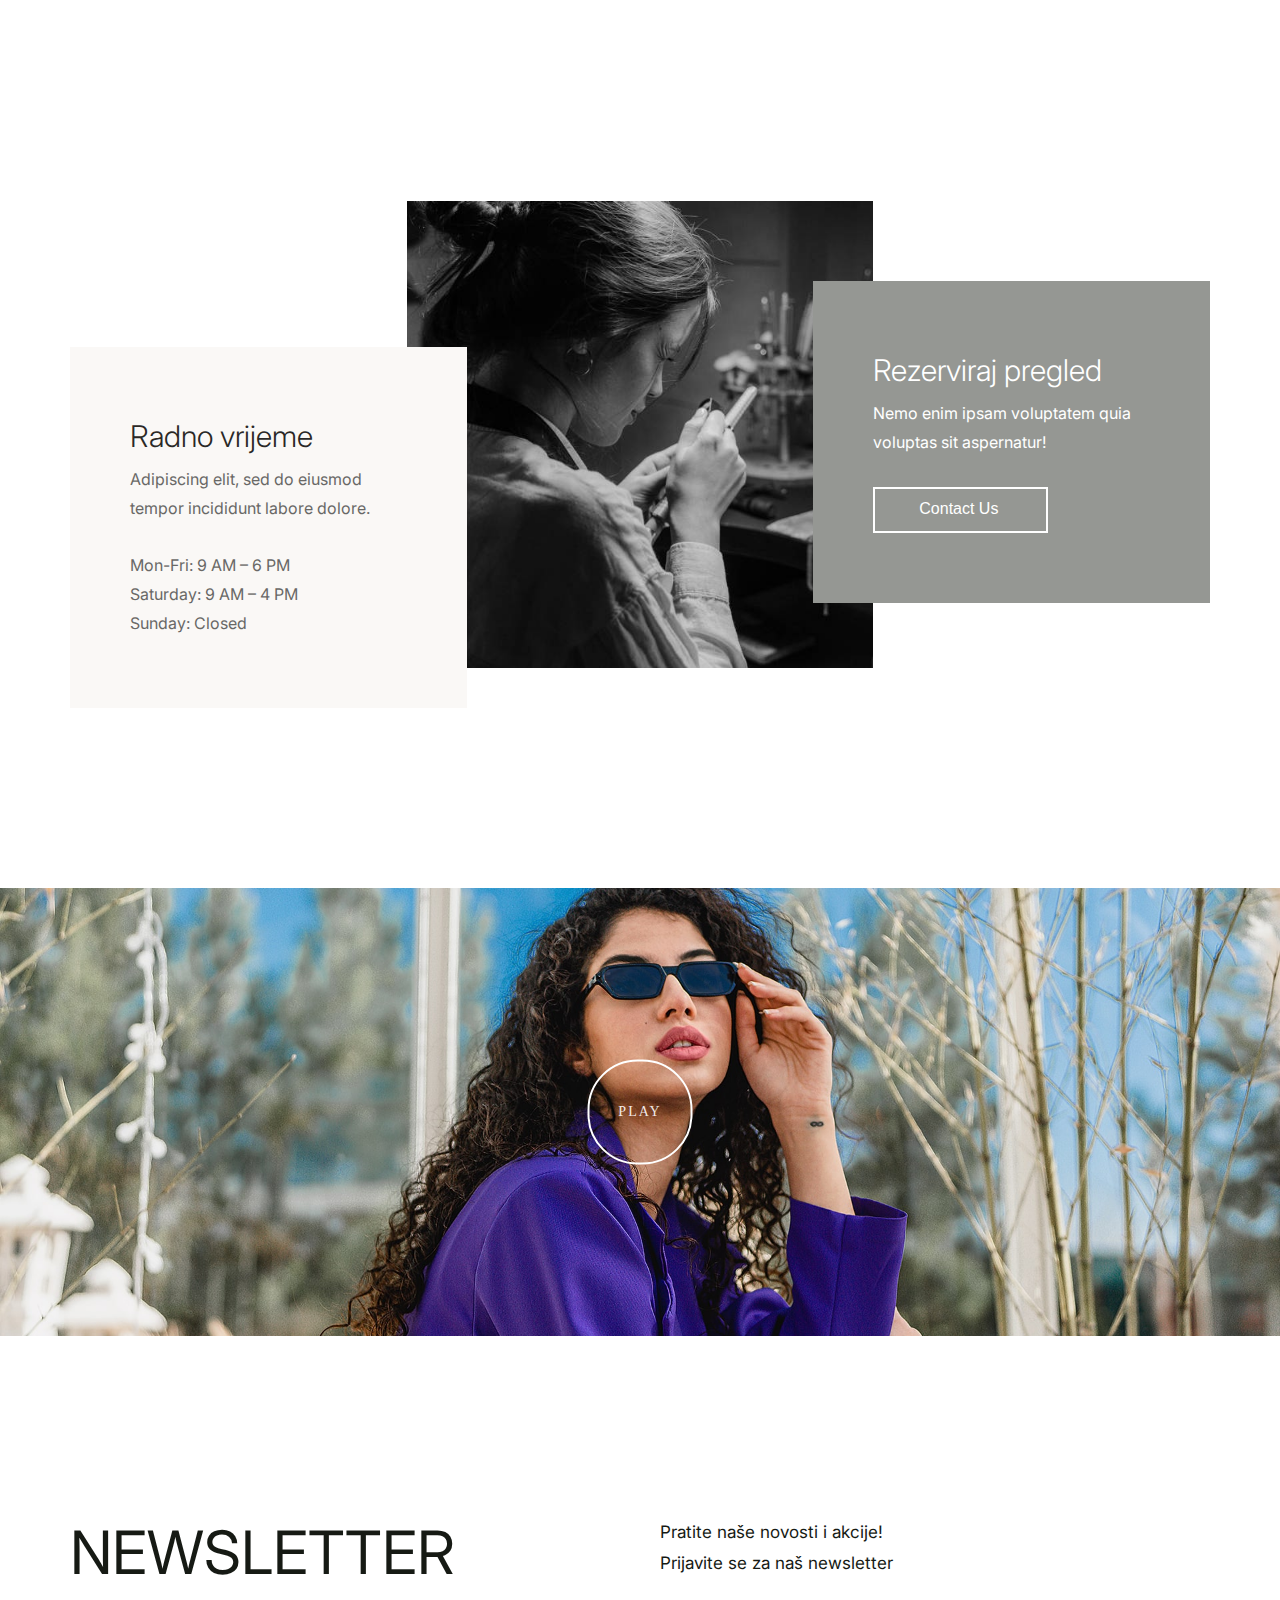
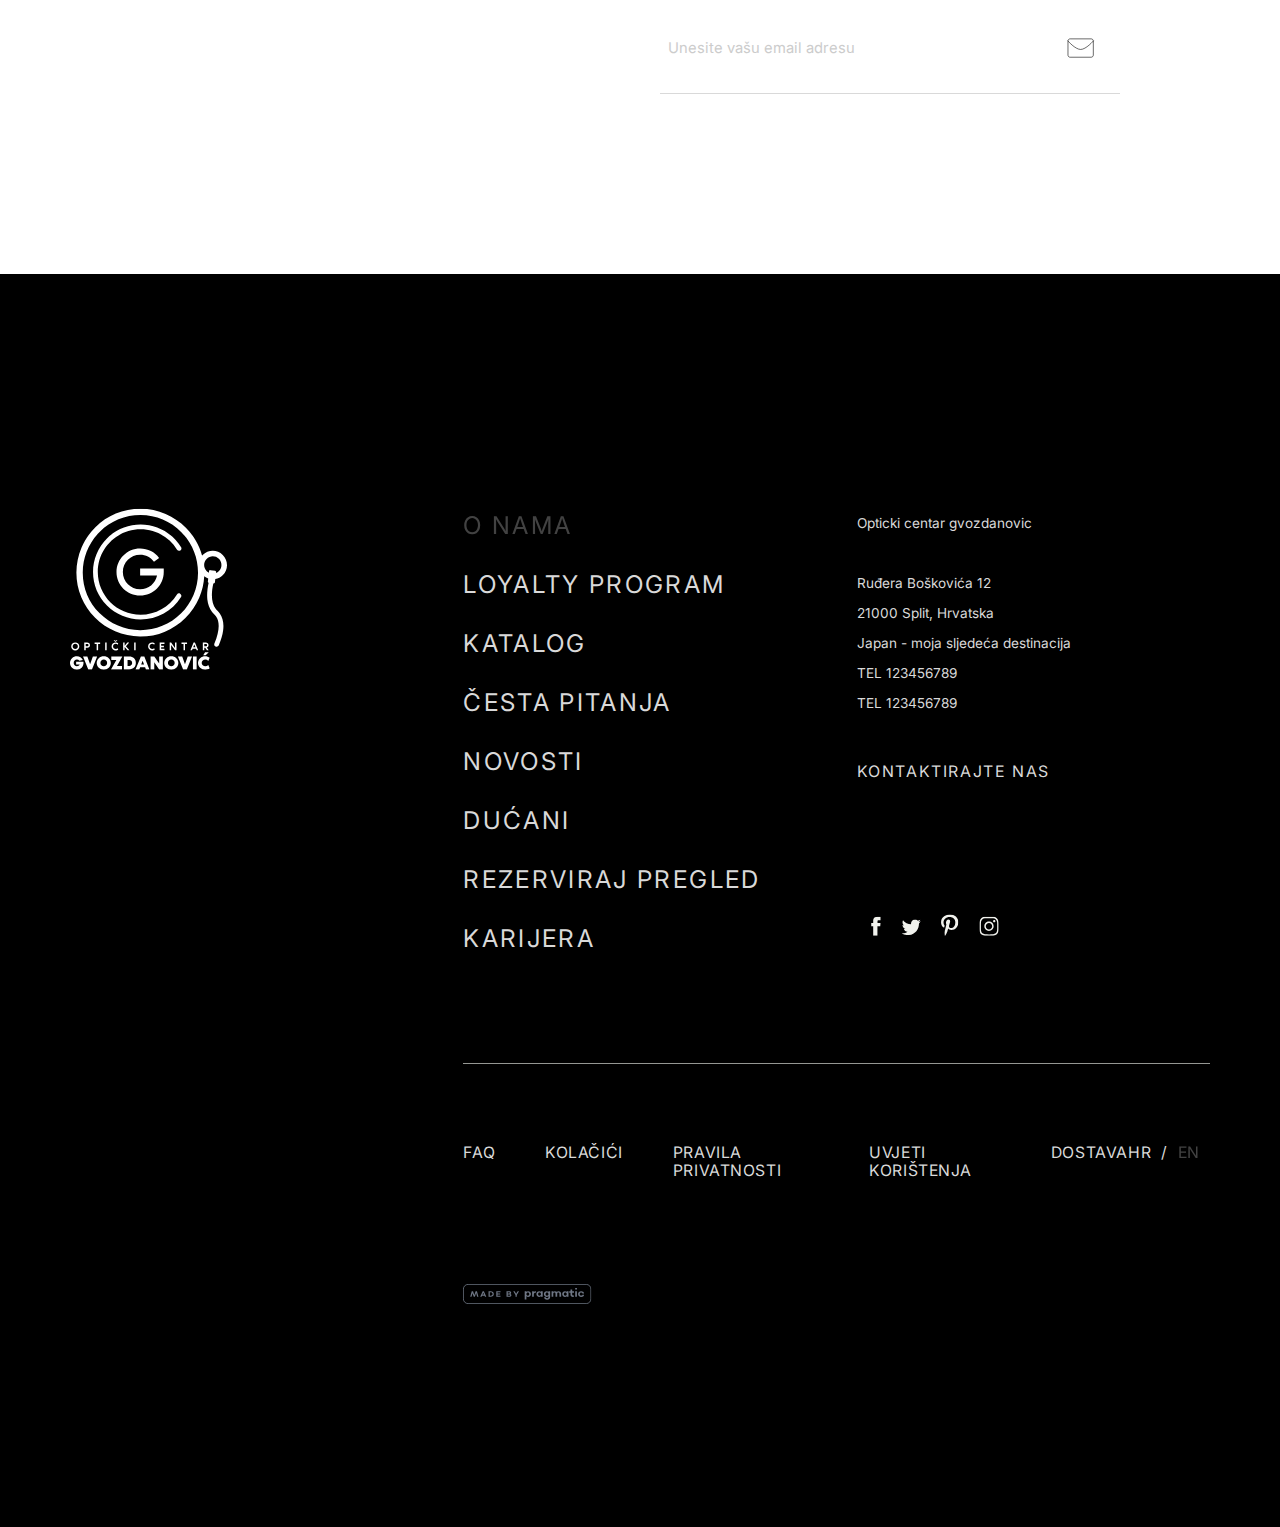
==== commit c508bc64: "Add files via upload" ====
--- a/index.html
+++ b/index.html
@@ -279,7 +279,7 @@
                         </div>
                     
                 </div>
-                <div class="footer-made">2023 Made by pragmatic</div>
+                <div class="footer-made"><img src="assets/image/Pragmatic.svg" alt=""></div>
             </div>
         </div>
     </footer>
--- a/assets/css/general.css
+++ b/assets/css/general.css
@@ -197,6 +197,7 @@
 .menu-fullscreen .maxw {
   margin-top: 100px;
   max-width: 1400px;
+  width: 1400px;
 }
 
 .menu-fullscreen::before {
@@ -222,7 +223,8 @@
 }
 
 .menu-active.menu-fullscreen {
-  display: block;
+  display: flex;
+  align-items: center;
   opacity: 1;
   height: calc(100vh - 119px);
   transition: opacity 0.5s, height 0s linear 0s;
@@ -512,6 +514,7 @@
   font-weight: 400;
   line-height: 18.773px; /* 119.02% */
   letter-spacing: 0.587px;
+  margin-right: 10px;
 }
 .footer-lng input[type=radio]:checked + label, .footer-lng .dash {
   opacity: 1;
@@ -529,6 +532,11 @@
   text-transform: uppercase;
 }
 
+@media only screen and (max-width: 1400px) {
+  .menu-fullscreen .maxw {
+    width: auto;
+  }
+}
 @media only screen and (max-width: 1150px) {
   footer {
     padding-top: 148px;
@@ -552,6 +560,9 @@
   }
 }
 @media only screen and (max-width: 950px) {
+  .menu-active.menu-fullscreen {
+    display: block;
+  }
   .footer-side {
     flex-direction: column;
     width: 100%;
@@ -598,10 +609,42 @@
     margin-top: 100px;
   }
   .footer-main {
-    grid-column: span 12;
+    grid-column: span 6;
   }
   .footer-info {
-    grid-column: span 12;
+    grid-column: span 6;
+    font-size: 12px;
+    line-height: 19.2px;
+  }
+  .footer-info a {
+    line-height: 30.2px;
+    font-size: 14px;
+  }
+  .footer-img {
+    margin-bottom: 80px;
+  }
+  .footer-img img {
+    width: 100px;
+    height: auto;
+  }
+  .footer-made {
+    margin-top: 64px;
+  }
+  .footer-side {
+    line-height: 19.2px;
+  }
+  .footer-side a {
+    line-height: 30.2px;
+    font-size: 14px;
+  }
+  footer a {
+    font-size: 14px;
+    line-height: 30.2333px;
+    letter-spacing: 1.28px;
+  }
+  footer .grid {
+    -moz-column-gap: 30px;
+         column-gap: 30px;
   }
   .grid {
     display: grid;
@@ -617,9 +660,6 @@
     margin-top: 58px;
     padding-top: 58px;
   }
-  .footer-info {
-    margin-top: 48px;
-  }
   nav {
     height: 60px;
   }
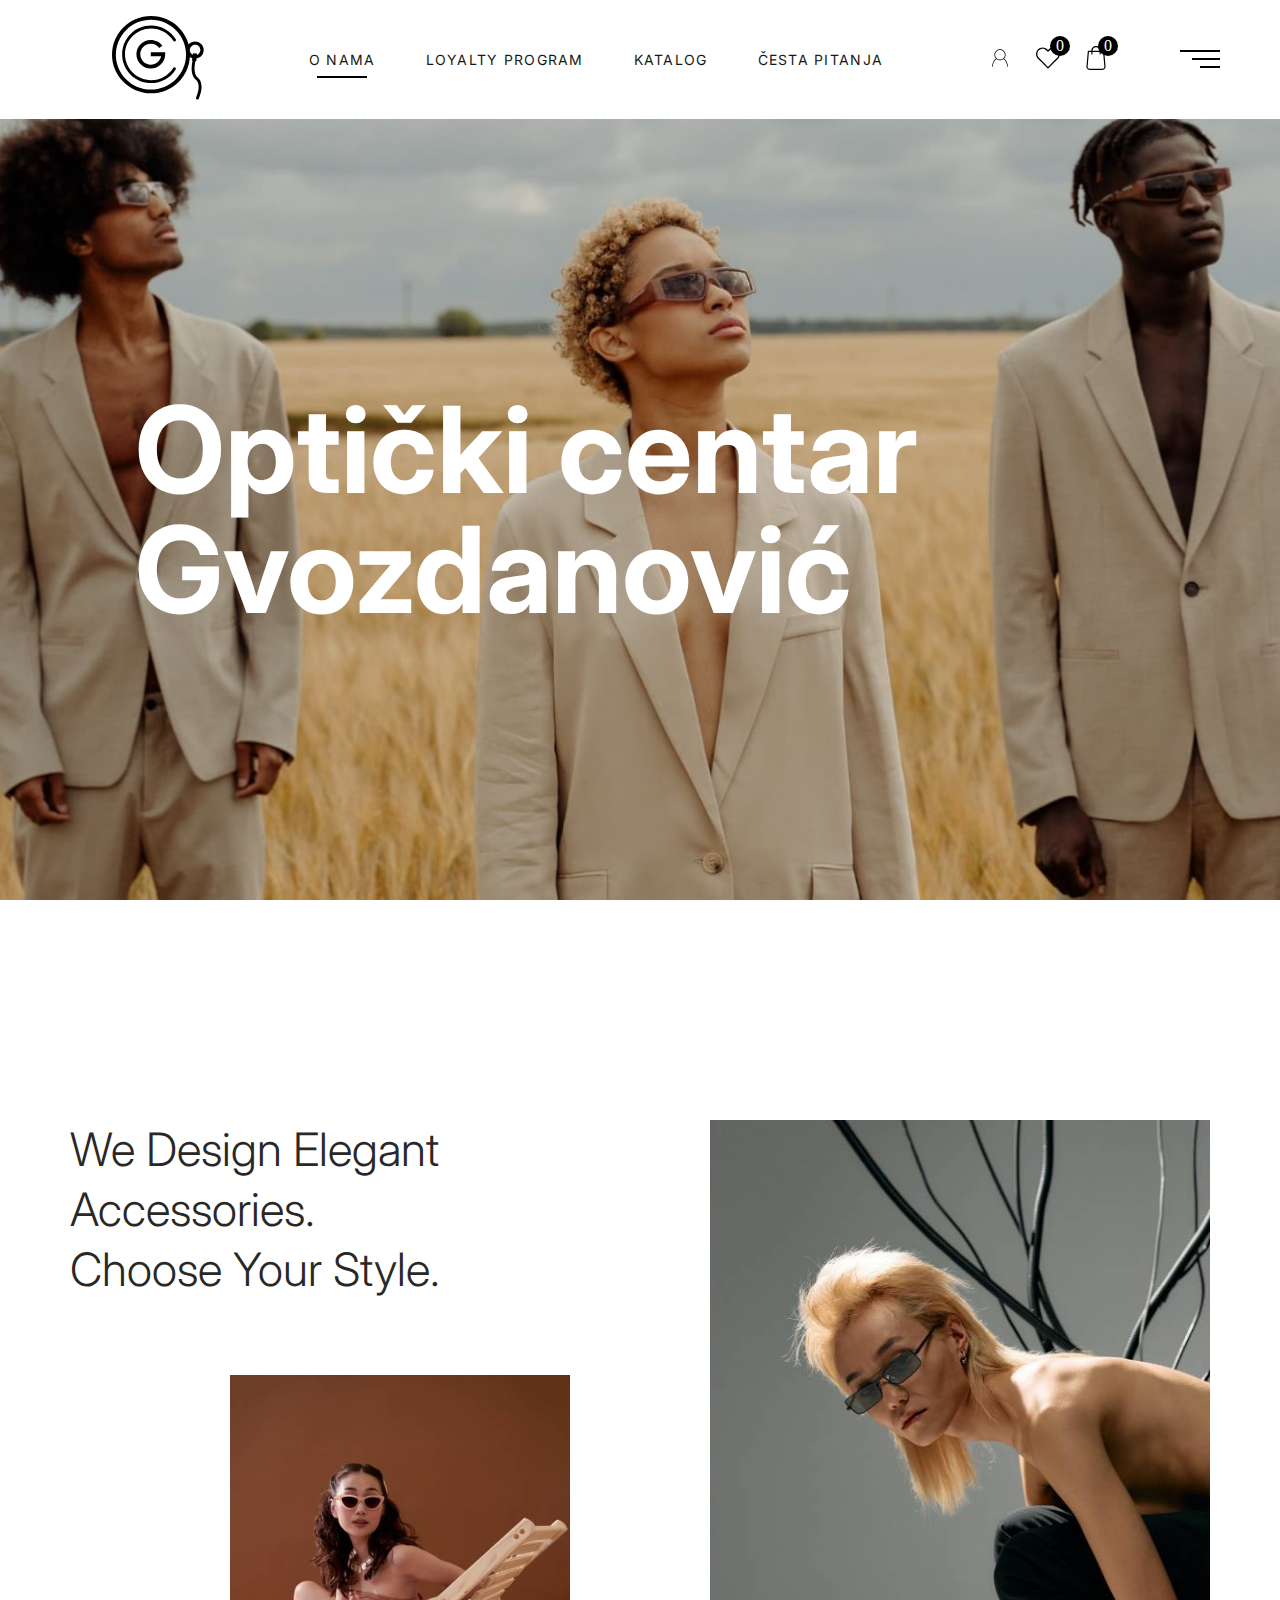
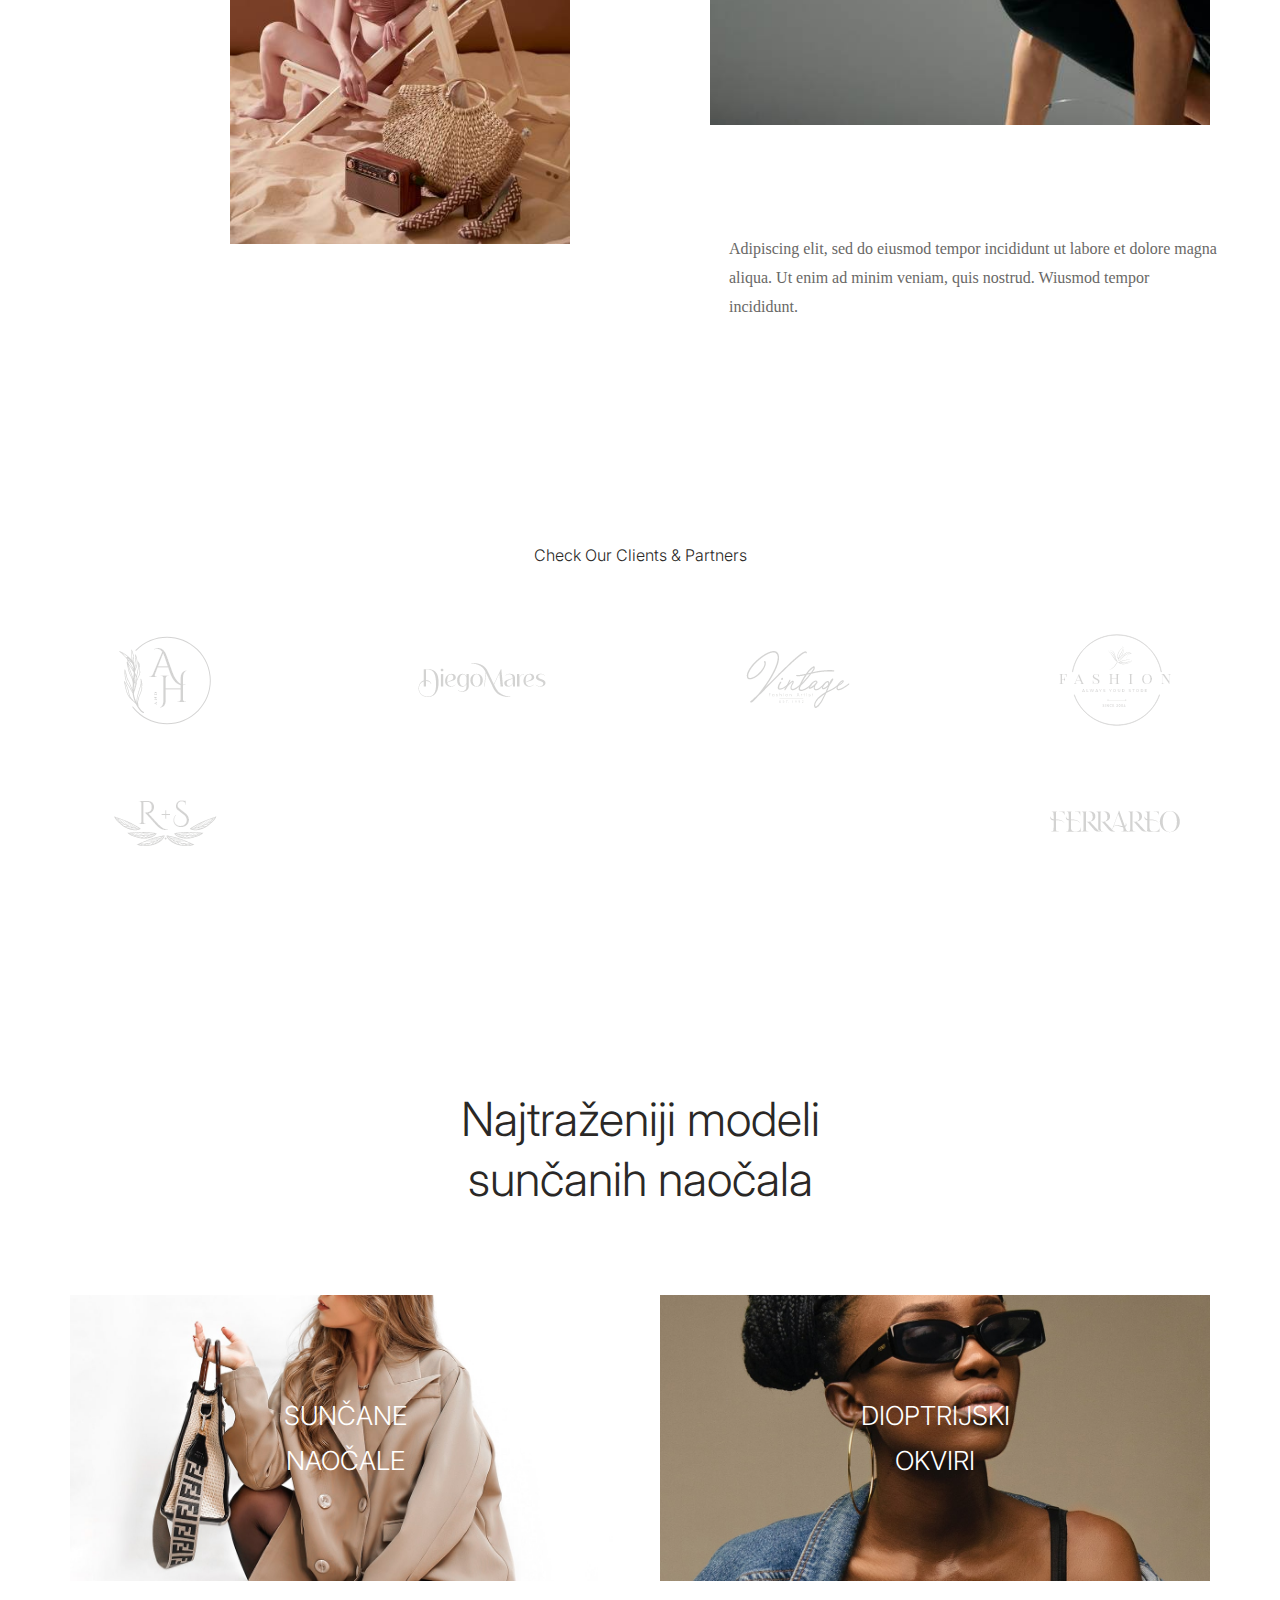
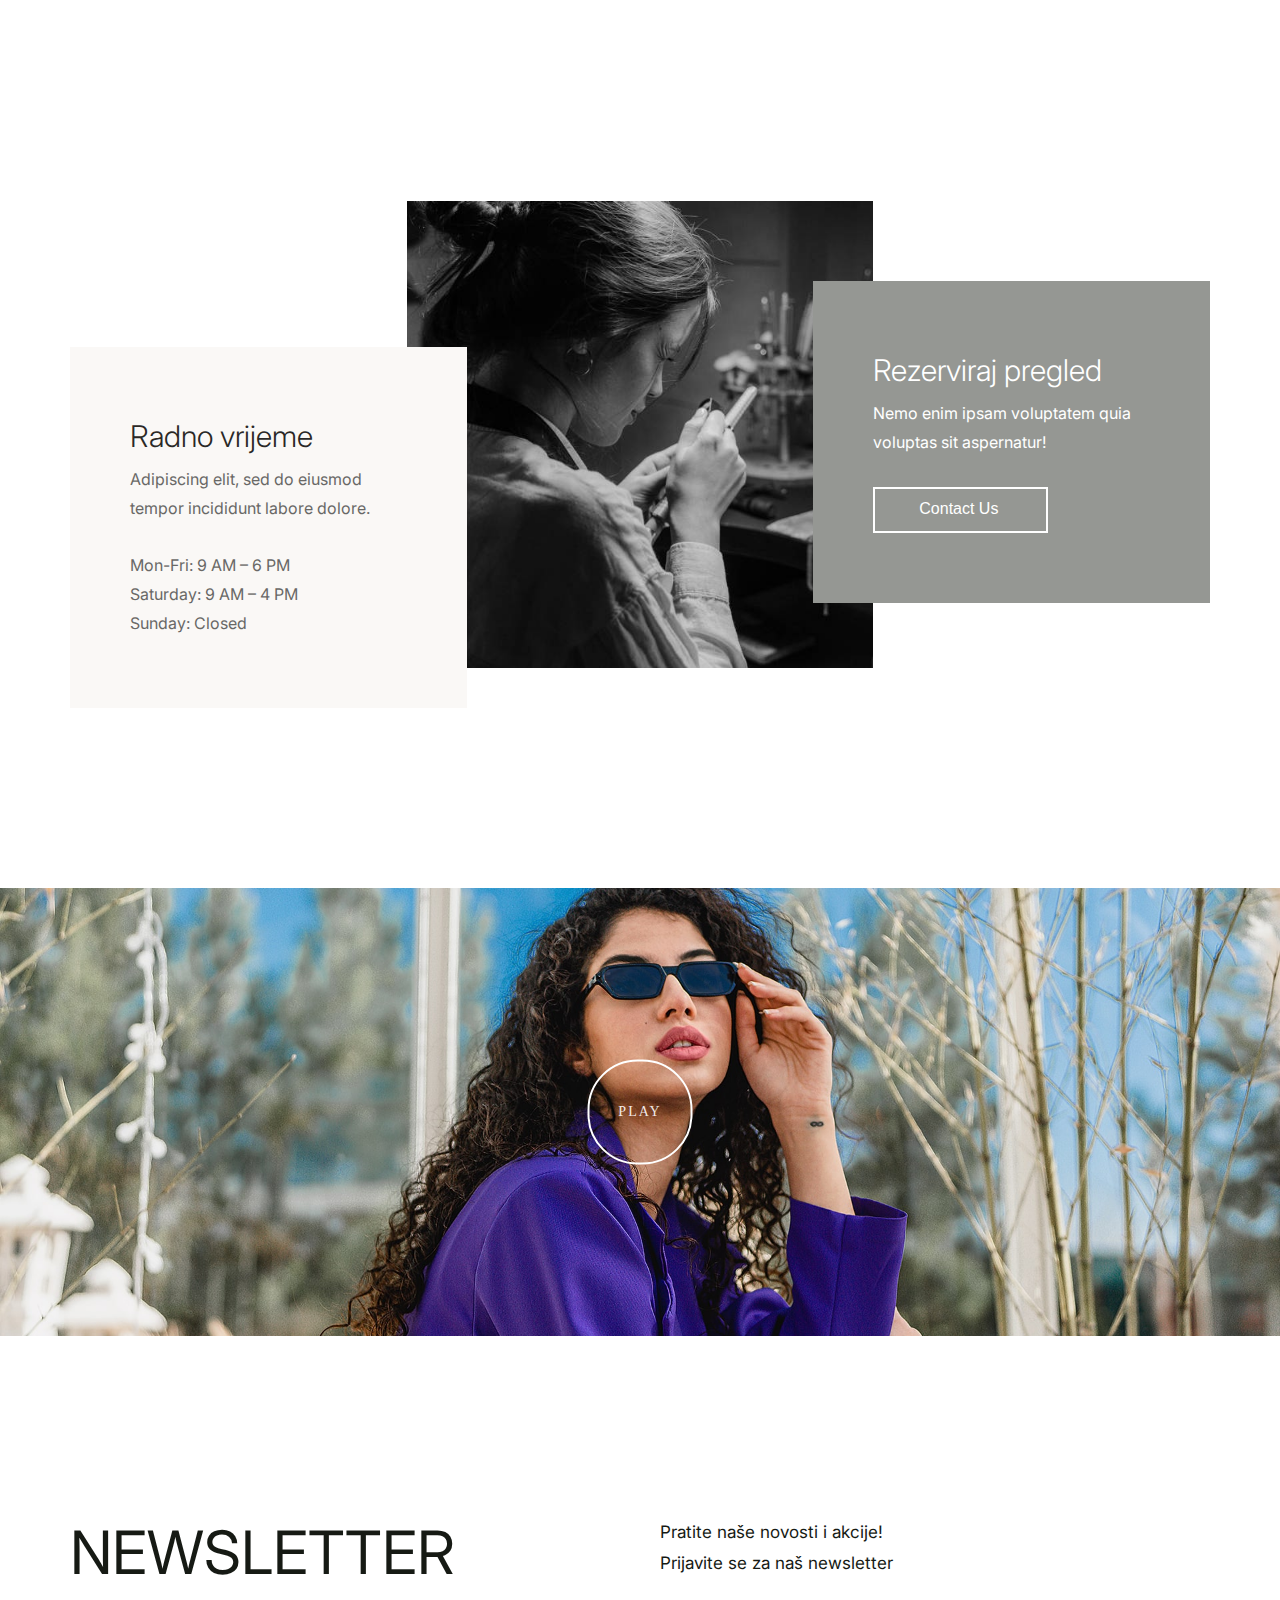
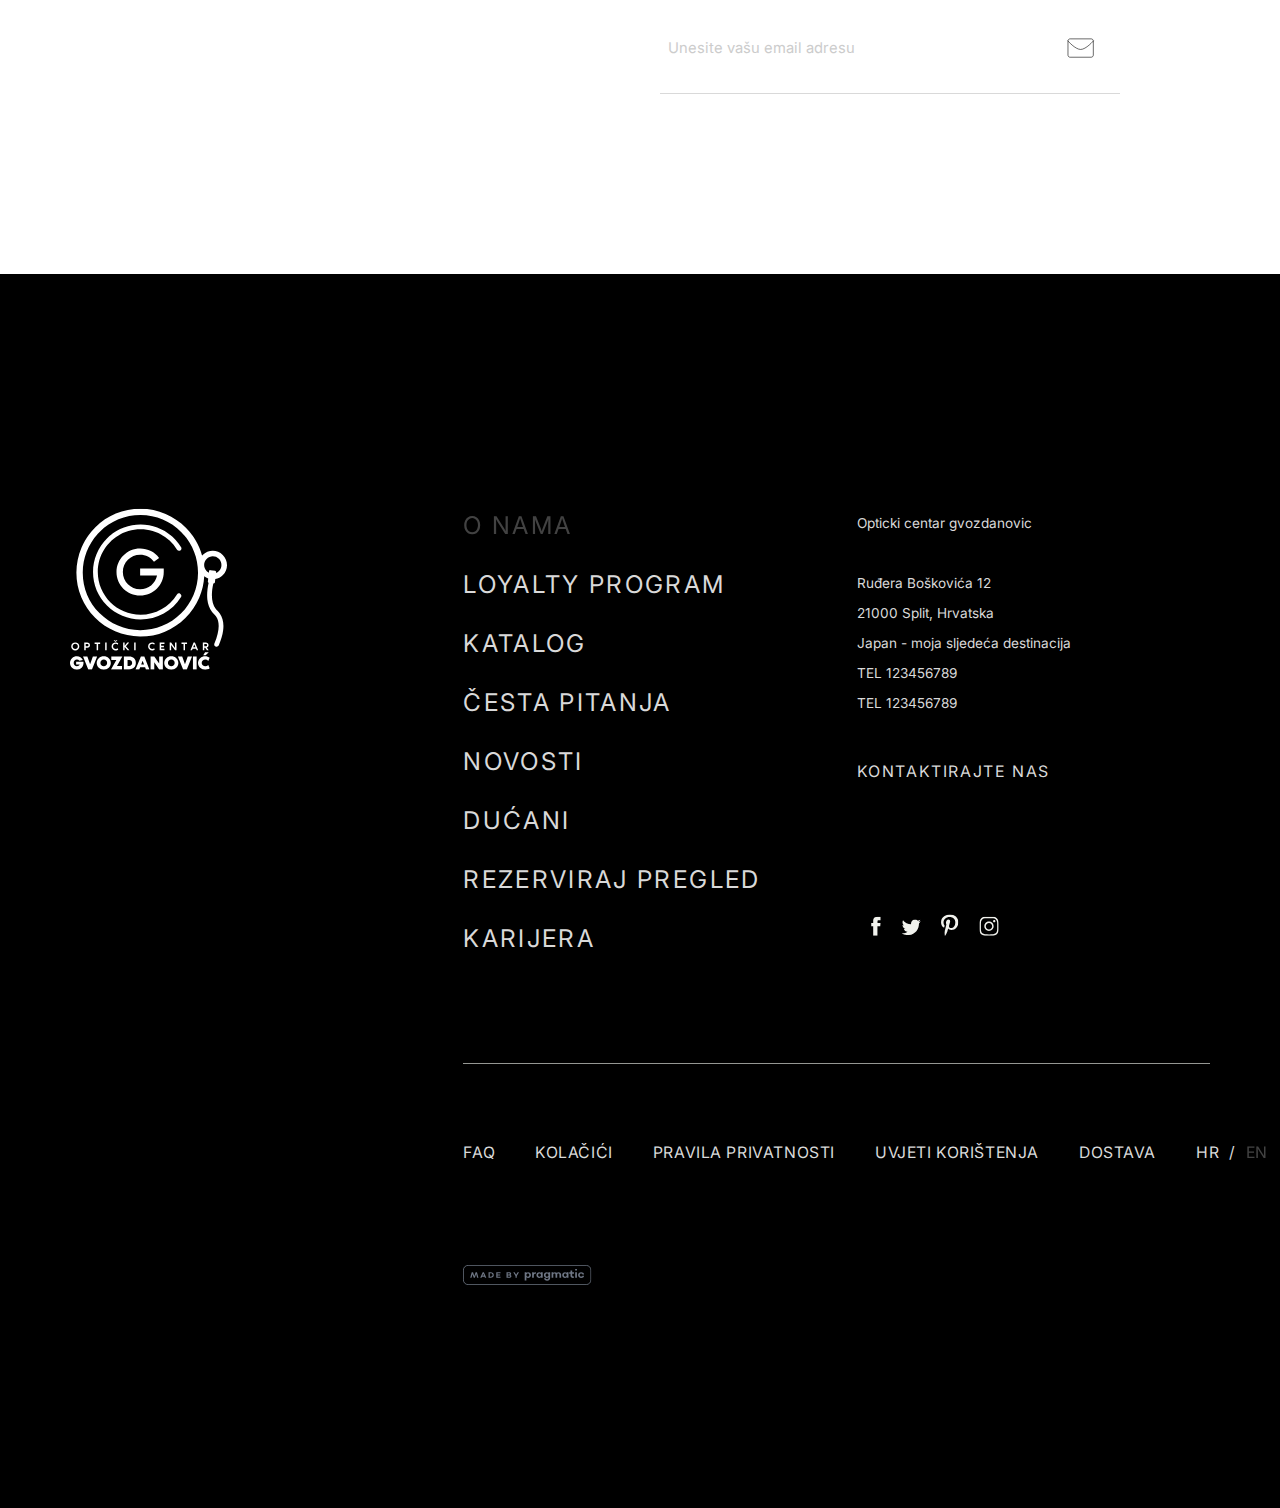
==== commit 759740fe: "Add files via upload" ====
--- a/index.html
+++ b/index.html
@@ -88,7 +88,13 @@
     </div>
     
     <section class="wallpaper" >
-        
+        <img src="assets/image/5993a3044f39a0a42869c794da60e835.png" alt="" id="item5">
+        <div class="wallpaper-naslov" id="item41">
+            <h1>
+                Optički centar
+                </h1>
+            <h1>Gvozdanović</h1>
+        </div>
     </section>
     <div class="paralax">
     <section class="picture-display">
--- a/assets/css/general.css
+++ b/assets/css/general.css
@@ -404,12 +404,15 @@
 footer {
   position: relative;
   width: 100%;
-  height: auto;
+  min-height: 100vh;
   background-color: #000;
   margin-top: 225px;
   padding-top: 234px;
   padding-bottom: 220px;
   overflow: clip;
+  box-sizing: border-box;
+  display: flex;
+  align-items: center;
 }
 footer a {
   color: #D9D9D9;
@@ -485,7 +488,15 @@
 }
 .footer-side ul {
   display: flex;
-  gap: 50px;
+  gap: 40px;
+  margin-right: 40px;
+}
+.footer-side ul li {
+  width: -moz-fit-content;
+  width: fit-content;
+  box-sizing: border-box;
+  inline-size: -moz-max-content;
+  inline-size: max-content;
 }
 .footer-side a {
   font-family: "Inter";
@@ -608,11 +619,37 @@
   section {
     margin-top: 100px;
   }
+  .menu-main a {
+    font-size: 26px;
+    line-height: 34px;
+  }
+  .menu-bottom {
+    margin-top: 80px;
+  }
+  .menu-fullscreen .maxw {
+    margin-top: 80px;
+  }
+  .menu-fullscreen .socials {
+    position: relative;
+    left: 0;
+    top: 0;
+    bottom: auto;
+  }
+  .menu-fullscreen .footer-side .footer-lng {
+    top: -73px;
+  }
+  .footer-lng {
+    position: absolute;
+    right: 0;
+  }
   .footer-main {
     grid-column: span 6;
+    gap: 18px;
   }
   .footer-info {
     grid-column: span 6;
+    justify-content: flex-end;
+    position: relative;
     font-size: 12px;
     line-height: 19.2px;
   }
@@ -620,22 +657,39 @@
     line-height: 30.2px;
     font-size: 14px;
   }
+  .socials {
+    display: flex;
+    gap: 20px;
+    padding-left: 0;
+    position: absolute;
+    left: calc(-100% - 30px);
+    bottom: -146px;
+  }
   .footer-img {
-    margin-bottom: 80px;
+    margin-bottom: 60px;
   }
   .footer-img img {
     width: 100px;
     height: auto;
   }
   .footer-made {
-    margin-top: 64px;
+    margin-top: 24px;
+    float: right;
   }
   .footer-side {
+    position: relative;
     line-height: 19.2px;
   }
   .footer-side a {
     line-height: 30.2px;
     font-size: 14px;
+  }
+  .footer-side .footer-lng {
+    top: -60px;
+  }
+  footer {
+    padding-top: 100px;
+    padding-bottom: 100px;
   }
   footer a {
     font-size: 14px;
@@ -658,13 +712,13 @@
   }
   .footer-bottom {
     margin-top: 58px;
-    padding-top: 58px;
+    padding-top: 118px;
   }
   nav {
     height: 60px;
   }
   .logo img {
-    height: 50px;
+    height: 45px;
     width: auto;
   }
   .menu-fullscreen {
--- a/assets/css/index.css
+++ b/assets/css/index.css
@@ -56,20 +56,17 @@
 
 .wallpaper-naslov {
   position: absolute;
-  left: 12px;
-  bottom: 12px;
+  left: 135px;
+  top: calc(50% + 60px);
+  transform: translateY(-50%);
 }
 .wallpaper-naslov h1 {
-  text-transform: uppercase;
   color: #FFF;
   font-family: Inter;
-  font-size: 140px;
-  font-style: normal;
-  font-weight: 600;
-  line-height: 193px;
-}
-.wallpaper-naslov .big {
-  font-size: 190px;
+  font-size: 120px;
+  font-style: normal;
+  font-weight: 700;
+  line-height: 120px;
 }
 
 .picture-display .maxw {
@@ -425,8 +422,25 @@
     grid-column: span 12;
     margin-top: 24px;
   }
+  .wallpaper-naslov {
+    left: 24px;
+  }
+  .wallpaper-naslov h1 {
+    font-size: 95px;
+    line-height: 100px;
+  }
 }
 @media only screen and (max-width: 650px) {
+  .wallpaper {
+    padding-top: 60px;
+  }
+  .wallpaper-naslov {
+    left: 24px;
+  }
+  .wallpaper-naslov h1 {
+    font-size: 64px;
+    line-height: 70px;
+  }
   .picture-display-1 {
     margin-bottom: 32px;
   }
@@ -472,6 +486,18 @@
   }
 }
 @media only screen and (max-width: 450px) {
+  .wallpaper-naslov {
+    left: 0;
+    padding-left: 24px;
+    box-sizing: border-box;
+    width: 100%;
+    padding-right: 24px;
+    text-align: center;
+  }
+  .wallpaper-naslov h1 {
+    font-size: 45px;
+    line-height: 54px;
+  }
   .two-img-grid-holder {
     padding-top: 100%;
   }
